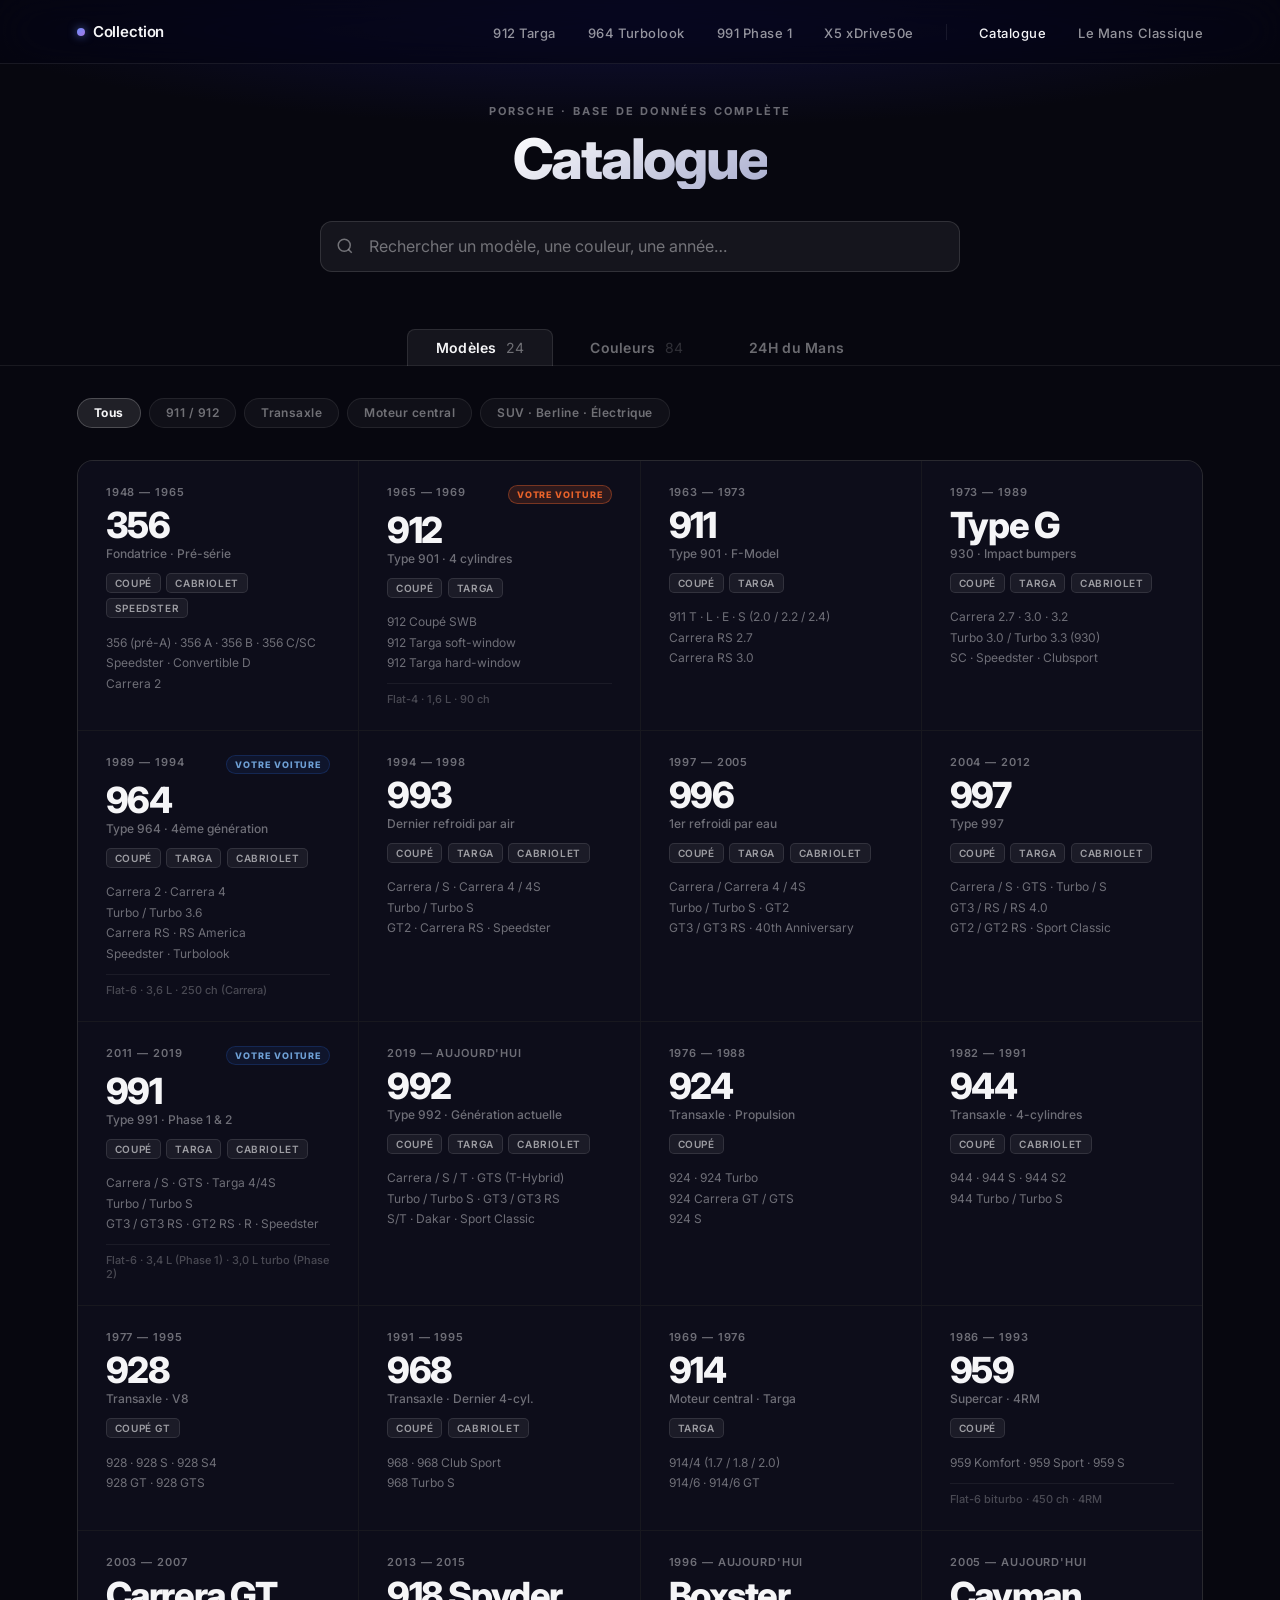
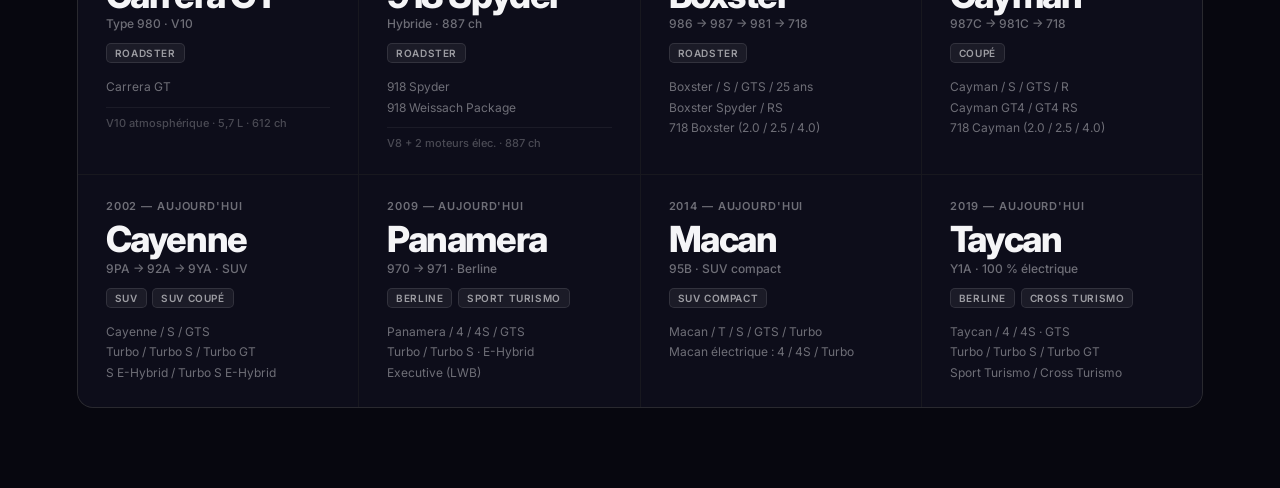
==== catalogue.html @ dcdd69de "Deploy: Collection Auto + Camino 2026 — GitHub Pages Sites statiques via gh-pages : - Collection aut" ====
<!DOCTYPE html>
<html lang="fr">
<head>
  <meta charset="UTF-8">
  <meta name="viewport" content="width=device-width, initial-scale=1.0">
  <title>Catalogue — Garage Privé</title>
  <link rel="preconnect" href="https://fonts.googleapis.com">
  <link rel="preconnect" href="https://fonts.gstatic.com" crossorigin>
  <link href="https://fonts.googleapis.com/css2?family=Inter:wght@300;400;500;600;700;800;900&display=swap" rel="stylesheet">
  <link rel="stylesheet" href="styles/main.css">

  <style>
    /* ─── CATALOGUE PAGE ─── */
    body { background: #07070f; }

    /* NAV override for catalogue link */
    .nav-catalogue-link { color: var(--text-primary) !important; }
    .nav-back {
      display: flex; align-items: center; gap: .4rem;
      font-size: .8125rem; font-weight: 500; color: var(--text-secondary);
      transition: color .2s;
    }
    .nav-back:hover { color: var(--text-primary); }
    .nav-back svg { opacity: .6; }

    /* ─── HERO ─── */
    .cat-hero {
      min-height: 22vh;
      display: flex; flex-direction: column;
      align-items: center; justify-content: center;
      padding: calc(var(--nav-h) + 2.5rem) var(--section-pad-x) 2rem;
      text-align: center;
      background: radial-gradient(ellipse 80% 60% at 50% 0%, #10103a 0%, #07070f 70%);
    }
    .cat-eyebrow {
      font-size: .6875rem; font-weight: 700; letter-spacing: .2em;
      text-transform: uppercase; color: var(--text-muted); margin-bottom: .75rem;
    }
    .cat-title {
      font-size: clamp(2rem, 5vw, 3.5rem); font-weight: 800;
      letter-spacing: -.04em; line-height: 1.05;
      background: linear-gradient(150deg, #fff 0%, rgba(210,215,255,.8) 100%);
      -webkit-background-clip: text; -webkit-text-fill-color: transparent; background-clip: text;
      margin-bottom: 2rem;
    }

    /* ─── SEARCH ─── */
    .search-wrap {
      width: 100%; max-width: 640px; position: relative;
    }
    .search-wrap svg {
      position: absolute; left: 1rem; top: 50%; transform: translateY(-50%);
      color: var(--text-muted); pointer-events: none;
    }
    #search-input {
      width: 100%; padding: .9rem 1rem .9rem 3rem;
      background: rgba(255,255,255,.06); border: 1px solid rgba(255,255,255,.12);
      border-radius: 12px; color: var(--text-primary);
      font-family: var(--font-sans); font-size: 1rem; font-weight: 400;
      outline: none; transition: border-color .2s, background .2s;
    }
    #search-input::placeholder { color: var(--text-muted); }
    #search-input:focus {
      border-color: rgba(255,255,255,.3);
      background: rgba(255,255,255,.09);
    }

    /* ─── TABS ─── */
    .cat-tabs {
      display: flex; justify-content: center; gap: .5rem;
      padding: 1.5rem var(--section-pad-x) 0;
      border-bottom: 1px solid rgba(255,255,255,.07);
    }
    .tab-btn {
      padding: .6rem 1.75rem; border-radius: 8px 8px 0 0;
      font-size: .875rem; font-weight: 600; letter-spacing: .02em;
      color: var(--text-muted); background: transparent;
      border: 1px solid transparent; border-bottom: none;
      cursor: pointer; transition: color .2s, background .2s;
      position: relative; bottom: -1px;
    }
    .tab-btn.active {
      color: var(--text-primary);
      background: rgba(255,255,255,.06);
      border-color: rgba(255,255,255,.1);
    }
    .tab-btn:hover:not(.active) { color: var(--text-secondary); }

    /* ─── SECTION LAYOUT ─── */
    .cat-section {
      max-width: 1360px; margin: 0 auto;
      padding: 2rem var(--section-pad-x) 5rem;
    }
    .cat-section.hidden { display: none; }

    /* ─── FILTER CHIPS ─── */
    .filter-row {
      display: flex; flex-wrap: wrap; gap: .5rem;
      margin-bottom: 2rem;
    }
    .chip {
      padding: .4rem 1rem; border-radius: 100px;
      font-size: .75rem; font-weight: 600; letter-spacing: .04em;
      color: var(--text-muted);
      background: rgba(255,255,255,.04);
      border: 1px solid rgba(255,255,255,.08);
      cursor: pointer; transition: all .2s;
    }
    .chip.active, .chip:hover {
      color: var(--text-primary);
      background: rgba(255,255,255,.1);
      border-color: rgba(255,255,255,.2);
    }
    .chip.active { font-weight: 700; }

    /* ─── RESULT COUNT ─── */
    .result-count {
      font-size: .75rem; font-weight: 500;
      color: var(--text-muted); margin-bottom: 1.25rem;
    }

    /* ════════════════════════════════
       MODELS GRID
       ════════════════════════════════ */
    .models-grid {
      display: grid;
      grid-template-columns: repeat(auto-fill, minmax(280px, 1fr));
      gap: 1px;
      background: rgba(255,255,255,.07);
      border: 1px solid rgba(255,255,255,.07);
      border-radius: 16px;
      overflow: hidden;
    }

    .model-card {
      background: #0d0d1a;
      padding: 1.5rem 1.75rem;
      cursor: default;
      transition: background .2s;
      position: relative;
    }
    .model-card:hover { background: #12121f; }
    .model-card.hidden-card { display: none; }

    .model-card-top {
      display: flex; justify-content: space-between;
      align-items: flex-start; gap: .5rem;
      margin-bottom: .5rem;
    }
    .model-years {
      font-size: .6875rem; font-weight: 600;
      letter-spacing: .08em; color: var(--text-muted);
      text-transform: uppercase;
    }
    .badge-yours {
      display: inline-block;
      font-size: .5625rem; font-weight: 800;
      letter-spacing: .1em; text-transform: uppercase;
      padding: 3px 8px; border-radius: 100px;
      background: rgba(232,98,42,.15);
      border: 1px solid rgba(232,98,42,.4);
      color: #E8622A; flex-shrink: 0;
    }
    .badge-yours.blue {
      background: rgba(26,58,122,.2);
      border-color: rgba(26,58,122,.5);
      color: #6e9fd4;
    }

    .model-name {
      font-size: 2.25rem; font-weight: 800;
      letter-spacing: -.04em; line-height: 1;
      color: var(--text-primary); margin-bottom: .2rem;
    }
    .model-gen {
      font-size: .75rem; font-weight: 500;
      color: var(--text-muted); margin-bottom: .75rem;
    }
    .model-bodies {
      display: flex; flex-wrap: wrap; gap: .35rem;
      margin-bottom: .9rem;
    }
    .body-chip {
      font-size: .625rem; font-weight: 600; letter-spacing: .06em;
      text-transform: uppercase;
      padding: 3px 8px; border-radius: 5px;
      background: rgba(255,255,255,.06);
      border: 1px solid rgba(255,255,255,.1);
      color: var(--text-secondary);
    }
    .model-variants {
      font-size: .75rem; font-weight: 400;
      color: var(--text-muted); line-height: 1.7;
    }
    .model-variants span { display: block; }
    .model-note {
      margin-top: .6rem;
      font-size: .6875rem; font-weight: 500;
      color: rgba(255,255,255,.25);
      border-top: 1px solid rgba(255,255,255,.06);
      padding-top: .5rem;
    }

    /* ════════════════════════════════
       COLORS GRID
       ════════════════════════════════ */
    .colors-grid {
      display: grid;
      grid-template-columns: repeat(auto-fill, minmax(160px, 1fr));
      gap: 1px;
      background: rgba(255,255,255,.07);
      border: 1px solid rgba(255,255,255,.07);
      border-radius: 16px;
      overflow: hidden;
    }

    .color-card {
      background: #0d0d1a;
      padding: 1.25rem 1rem 1rem;
      display: flex; flex-direction: column;
      align-items: center; gap: .75rem;
      cursor: default; transition: background .2s;
    }
    .color-card:hover { background: #12121f; }
    .color-card.hidden-card { display: none; }

    .color-dot {
      width: 72px; height: 72px; border-radius: 50%;
      border: 1px solid rgba(255,255,255,.1);
      flex-shrink: 0; transition: transform .2s var(--ease-spring);
    }
    .color-card:hover .color-dot { transform: scale(1.07); }

    .color-card--yours .color-dot {
      width: 84px; height: 84px;
      box-shadow: 0 0 0 3px rgba(255,255,255,.08);
    }

    .color-info { text-align: center; width: 100%; }
    .color-name {
      font-size: .8125rem; font-weight: 700;
      color: var(--text-primary); line-height: 1.3;
      margin-bottom: .3rem;
    }
    .color-meta {
      font-size: .625rem; font-weight: 600;
      color: var(--text-muted); letter-spacing: .06em;
      text-transform: uppercase;
    }
    .color-badge-yours {
      display: inline-block; margin-top: .35rem;
      font-size: .5rem; font-weight: 800; letter-spacing: .1em;
      text-transform: uppercase; padding: 2px 7px; border-radius: 100px;
    }

    /* ─── LE MANS SECTIONS ─── */
    .lm-intro {
      background: rgba(255,255,255,.03); border: 1px solid rgba(255,255,255,.07);
      border-radius: 16px; padding: 1.75rem 2rem; margin-bottom: 2rem;
      display: flex; align-items: center; gap: 1.5rem;
    }
    .lm-intro-icon {
      font-size: 2.5rem; flex-shrink: 0; line-height: 1;
    }
    .lm-intro p { font-size: .875rem; line-height: 1.7; color: var(--text-secondary); }
    .lm-intro strong { color: var(--text-primary); }

    .lm-era-label {
      font-size: .6875rem; font-weight: 700; letter-spacing: .18em;
      text-transform: uppercase; color: var(--text-muted);
      margin: 2rem 0 .75rem;
      padding-bottom: .5rem; border-bottom: 1px solid rgba(255,255,255,.06);
    }

    .lm-grid {
      display: grid;
      grid-template-columns: repeat(auto-fill, minmax(260px, 1fr));
      gap: 1px;
      background: rgba(255,255,255,.07);
      border: 1px solid rgba(255,255,255,.07);
      border-radius: 16px; overflow: hidden;
      margin-bottom: 2rem;
    }

    .lm-card {
      background: #0d0d1a; padding: 1.25rem 1.5rem;
      transition: background .2s; position: relative;
    }
    .lm-card:hover { background: #12121f; }

    .lm-year {
      font-size: 2rem; font-weight: 800; letter-spacing: -.04em;
      color: var(--text-primary); line-height: 1; margin-bottom: .2rem;
    }
    .lm-car {
      font-size: .8125rem; font-weight: 700; color: rgba(255,255,255,.7);
      margin-bottom: .5rem;
    }
    .lm-drivers {
      font-size: .75rem; color: var(--text-muted); line-height: 1.5;
      margin-bottom: .4rem;
    }
    .lm-note {
      font-size: .6875rem; font-weight: 500;
      color: rgba(255,255,255,.2); margin-top: .4rem;
      border-top: 1px solid rgba(255,255,255,.05); padding-top: .4rem;
    }
    .lm-badge {
      position: absolute; top: 1rem; right: 1rem;
      font-size: .5rem; font-weight: 800; letter-spacing: .1em;
      text-transform: uppercase; padding: 2px 7px; border-radius: 100px;
      background: rgba(232,98,42,.12); border: 1px solid rgba(232,98,42,.3);
      color: #E8622A;
    }

    /* Plateaux Le Mans Classique */
    .plateau-grid {
      display: grid;
      grid-template-columns: repeat(auto-fill, minmax(300px, 1fr));
      gap: 1px;
      background: rgba(255,255,255,.07);
      border: 1px solid rgba(255,255,255,.07);
      border-radius: 16px; overflow: hidden;
      margin-bottom: 2rem;
    }
    .plateau-card {
      background: #0d0d1a; padding: 1.25rem 1.5rem; transition: background .2s;
    }
    .plateau-card:hover { background: #12121f; }
    .plateau-num {
      font-size: .625rem; font-weight: 700; letter-spacing: .12em;
      text-transform: uppercase; color: var(--text-muted); margin-bottom: .3rem;
    }
    .plateau-years {
      font-size: 1.25rem; font-weight: 800; letter-spacing: -.03em;
      color: var(--text-primary); margin-bottom: .4rem;
    }
    .plateau-cars {
      font-size: .75rem; color: var(--text-secondary); line-height: 1.6;
    }
    .plateau-cars .highlight { color: #E8622A; font-weight: 600; }

    /* ─── NO RESULTS ─── */
    .no-results {
      text-align: center; padding: 4rem 2rem;
      color: var(--text-muted); font-size: .9375rem;
      display: none;
    }
    .no-results.visible { display: block; }

    /* ─── RESPONSIVE ─── */
    @media (max-width: 768px) {
      .models-grid { grid-template-columns: 1fr 1fr; }
      .colors-grid { grid-template-columns: repeat(3, 1fr); }
      .model-name { font-size: 1.75rem; }
    }
    @media (max-width: 480px) {
      .models-grid { grid-template-columns: 1fr; }
      .colors-grid { grid-template-columns: repeat(2, 1fr); }
    }
  </style>
</head>
<body>

  <!-- ═══ NAV ═══ -->
  <nav class="nav-glass" id="nav">
    <a href="index.html" class="nav-logo">
      <span class="logo-dot"></span>
      Collection
    </a>
    <ul class="nav-links">
      <li><a href="index.html#porsche-912">912 Targa</a></li>
      <li><a href="index.html#porsche-964">964 Turbolook</a></li>
      <li><a href="index.html#porsche-991">991 Phase 1</a></li>
      <li><a href="index.html#bmw-x5">X5 xDrive50e</a></li>
      <li class="nav-sep" aria-hidden="true"></li>
      <li><a href="catalogue.html" style="color:var(--text-primary)">Catalogue</a></li>
      <li><a href="lemans-classique.html">Le Mans Classique</a></li>
    </ul>
  </nav>

  <!-- ═══ HERO + SEARCH ═══ -->
  <header class="cat-hero">
    <p class="cat-eyebrow">Porsche · Base de données complète</p>
    <h1 class="cat-title">Catalogue</h1>
    <div class="search-wrap">
      <svg width="18" height="18" viewBox="0 0 24 24" fill="none" stroke="currentColor" stroke-width="2">
        <circle cx="11" cy="11" r="8"/><path d="m21 21-4.35-4.35"/>
      </svg>
      <input type="search" id="search-input" placeholder="Rechercher un modèle, une couleur, une année…" autocomplete="off" spellcheck="false">
    </div>
  </header>

  <!-- ═══ TABS ═══ -->
  <div class="cat-tabs">
    <button class="tab-btn active" data-tab="models">
      Modèles <span id="models-count" style="opacity:.4;font-weight:400;margin-left:.3rem"></span>
    </button>
    <button class="tab-btn" data-tab="colors">
      Couleurs <span id="colors-count" style="opacity:.4;font-weight:400;margin-left:.3rem"></span>
    </button>
    <button class="tab-btn" data-tab="lemans24">24H du Mans</button>
  </div>

  <!-- ════════════════════════════════════════
       MODELS TAB
       ════════════════════════════════════════ -->
  <section id="tab-models" class="cat-section">

    <div class="filter-row" id="models-filters">
      <button class="chip active" data-filter="all">Tous</button>
      <button class="chip" data-filter="911">911 / 912</button>
      <button class="chip" data-filter="transaxle">Transaxle</button>
      <button class="chip" data-filter="sport">Moteur central</button>
      <button class="chip" data-filter="suv">SUV · Berline · Électrique</button>
    </div>

    <div class="models-grid" id="models-grid">

      <!-- 356 -->
      <article class="model-card" data-family="911" data-search="356 1948 1965 coupe cabriolet speedster">
        <div class="model-card-top">
          <span class="model-years">1948 — 1965</span>
        </div>
        <h2 class="model-name">356</h2>
        <p class="model-gen">Fondatrice · Pré-série</p>
        <div class="model-bodies">
          <span class="body-chip">Coupé</span>
          <span class="body-chip">Cabriolet</span>
          <span class="body-chip">Speedster</span>
        </div>
        <div class="model-variants">
          <span>356 (pré-A) · 356 A · 356 B · 356 C/SC</span>
          <span>Speedster · Convertible D</span>
          <span>Carrera 2</span>
        </div>
      </article>

      <!-- 912 — VOTRE VOITURE -->
      <article class="model-card" data-family="911" data-search="912 targa 1965 1969 4 cylindres swb soft window">
        <div class="model-card-top">
          <span class="model-years">1965 — 1969</span>
          <span class="badge-yours">Votre voiture</span>
        </div>
        <h2 class="model-name">912</h2>
        <p class="model-gen">Type 901 · 4 cylindres</p>
        <div class="model-bodies">
          <span class="body-chip">Coupé</span>
          <span class="body-chip">Targa</span>
        </div>
        <div class="model-variants">
          <span>912 Coupé SWB</span>
          <span>912 Targa soft-window</span>
          <span>912 Targa hard-window</span>
        </div>
        <p class="model-note">Flat-4 · 1,6 L · 90 ch</p>
      </article>

      <!-- 911 (901) -->
      <article class="model-card" data-family="911" data-search="911 901 1963 1973 carrera rs 2.7 e s t l">
        <div class="model-card-top">
          <span class="model-years">1963 — 1973</span>
        </div>
        <h2 class="model-name">911</h2>
        <p class="model-gen">Type 901 · F-Model</p>
        <div class="model-bodies">
          <span class="body-chip">Coupé</span>
          <span class="body-chip">Targa</span>
        </div>
        <div class="model-variants">
          <span>911 T · L · E · S (2.0 / 2.2 / 2.4)</span>
          <span>Carrera RS 2.7</span>
          <span>Carrera RS 3.0</span>
        </div>
      </article>

      <!-- Type G -->
      <article class="model-card" data-family="911" data-search="type g 930 turbo 1973 1989 carrera 2.7 3.0 sc speedster">
        <div class="model-card-top">
          <span class="model-years">1973 — 1989</span>
        </div>
        <h2 class="model-name">Type G</h2>
        <p class="model-gen">930 · Impact bumpers</p>
        <div class="model-bodies">
          <span class="body-chip">Coupé</span>
          <span class="body-chip">Targa</span>
          <span class="body-chip">Cabriolet</span>
        </div>
        <div class="model-variants">
          <span>Carrera 2.7 · 3.0 · 3.2</span>
          <span>Turbo 3.0 / Turbo 3.3 (930)</span>
          <span>SC · Speedster · Clubsport</span>
        </div>
      </article>

      <!-- 964 — VOTRE VOITURE -->
      <article class="model-card" data-family="911" data-search="964 1989 1994 carrera 2 4 turbo rs cabriolet turbolook">
        <div class="model-card-top">
          <span class="model-years">1989 — 1994</span>
          <span class="badge-yours blue">Votre voiture</span>
        </div>
        <h2 class="model-name">964</h2>
        <p class="model-gen">Type 964 · 4ème génération</p>
        <div class="model-bodies">
          <span class="body-chip">Coupé</span>
          <span class="body-chip">Targa</span>
          <span class="body-chip">Cabriolet</span>
        </div>
        <div class="model-variants">
          <span>Carrera 2 · Carrera 4</span>
          <span>Turbo / Turbo 3.6</span>
          <span>Carrera RS · RS America</span>
          <span>Speedster · Turbolook</span>
        </div>
        <p class="model-note">Flat-6 · 3,6 L · 250 ch (Carrera)</p>
      </article>

      <!-- 993 -->
      <article class="model-card" data-family="911" data-search="993 1994 1998 carrera 4s turbo gt2 dernier air cooled">
        <div class="model-card-top">
          <span class="model-years">1994 — 1998</span>
        </div>
        <h2 class="model-name">993</h2>
        <p class="model-gen">Dernier refroidi par air</p>
        <div class="model-bodies">
          <span class="body-chip">Coupé</span>
          <span class="body-chip">Targa</span>
          <span class="body-chip">Cabriolet</span>
        </div>
        <div class="model-variants">
          <span>Carrera / S · Carrera 4 / 4S</span>
          <span>Turbo / Turbo S</span>
          <span>GT2 · Carrera RS · Speedster</span>
        </div>
      </article>

      <!-- 996 -->
      <article class="model-card" data-family="911" data-search="996 1997 2005 gt3 gt2 turbo water cooled">
        <div class="model-card-top">
          <span class="model-years">1997 — 2005</span>
        </div>
        <h2 class="model-name">996</h2>
        <p class="model-gen">1er refroidi par eau</p>
        <div class="model-bodies">
          <span class="body-chip">Coupé</span>
          <span class="body-chip">Targa</span>
          <span class="body-chip">Cabriolet</span>
        </div>
        <div class="model-variants">
          <span>Carrera / Carrera 4 / 4S</span>
          <span>Turbo / Turbo S · GT2</span>
          <span>GT3 / GT3 RS · 40th Anniversary</span>
        </div>
      </article>

      <!-- 997 -->
      <article class="model-card" data-family="911" data-search="997 2004 2012 gt3 gt2 rs sport classic targa turbo s">
        <div class="model-card-top">
          <span class="model-years">2004 — 2012</span>
        </div>
        <h2 class="model-name">997</h2>
        <p class="model-gen">Type 997</p>
        <div class="model-bodies">
          <span class="body-chip">Coupé</span>
          <span class="body-chip">Targa</span>
          <span class="body-chip">Cabriolet</span>
        </div>
        <div class="model-variants">
          <span>Carrera / S · GTS · Turbo / S</span>
          <span>GT3 / RS / RS 4.0</span>
          <span>GT2 / GT2 RS · Sport Classic</span>
        </div>
      </article>

      <!-- 991 — VOTRE VOITURE -->
      <article class="model-card" data-family="911" data-search="991 2011 2019 carrera gts gt3 gt2 rs 911r speedster targa">
        <div class="model-card-top">
          <span class="model-years">2011 — 2019</span>
          <span class="badge-yours blue">Votre voiture</span>
        </div>
        <h2 class="model-name">991</h2>
        <p class="model-gen">Type 991 · Phase 1 & 2</p>
        <div class="model-bodies">
          <span class="body-chip">Coupé</span>
          <span class="body-chip">Targa</span>
          <span class="body-chip">Cabriolet</span>
        </div>
        <div class="model-variants">
          <span>Carrera / S · GTS · Targa 4/4S</span>
          <span>Turbo / Turbo S</span>
          <span>GT3 / GT3 RS · GT2 RS · R · Speedster</span>
        </div>
        <p class="model-note">Flat-6 · 3,4 L (Phase 1) · 3,0 L turbo (Phase 2)</p>
      </article>

      <!-- 992 -->
      <article class="model-card" data-family="911" data-search="992 2019 carrera gts targa turbo gt3 dakar sport classic t-hybrid">
        <div class="model-card-top">
          <span class="model-years">2019 — aujourd'hui</span>
        </div>
        <h2 class="model-name">992</h2>
        <p class="model-gen">Type 992 · Génération actuelle</p>
        <div class="model-bodies">
          <span class="body-chip">Coupé</span>
          <span class="body-chip">Targa</span>
          <span class="body-chip">Cabriolet</span>
        </div>
        <div class="model-variants">
          <span>Carrera / S / T · GTS (T-Hybrid)</span>
          <span>Turbo / Turbo S · GT3 / GT3 RS</span>
          <span>S/T · Dakar · Sport Classic</span>
        </div>
      </article>

      <!-- 924 -->
      <article class="model-card" data-family="transaxle" data-search="924 1976 1988 transaxle turbo carrera gt gts">
        <div class="model-card-top">
          <span class="model-years">1976 — 1988</span>
        </div>
        <h2 class="model-name">924</h2>
        <p class="model-gen">Transaxle · Propulsion</p>
        <div class="model-bodies">
          <span class="body-chip">Coupé</span>
        </div>
        <div class="model-variants">
          <span>924 · 924 Turbo</span>
          <span>924 Carrera GT / GTS</span>
          <span>924 S</span>
        </div>
      </article>

      <!-- 944 -->
      <article class="model-card" data-family="transaxle" data-search="944 1982 1991 transaxle turbo s2 cabriolet">
        <div class="model-card-top">
          <span class="model-years">1982 — 1991</span>
        </div>
        <h2 class="model-name">944</h2>
        <p class="model-gen">Transaxle · 4-cylindres</p>
        <div class="model-bodies">
          <span class="body-chip">Coupé</span>
          <span class="body-chip">Cabriolet</span>
        </div>
        <div class="model-variants">
          <span>944 · 944 S · 944 S2</span>
          <span>944 Turbo / Turbo S</span>
        </div>
      </article>

      <!-- 928 -->
      <article class="model-card" data-family="transaxle" data-search="928 1977 1995 v8 gt gts s4">
        <div class="model-card-top">
          <span class="model-years">1977 — 1995</span>
        </div>
        <h2 class="model-name">928</h2>
        <p class="model-gen">Transaxle · V8</p>
        <div class="model-bodies">
          <span class="body-chip">Coupé GT</span>
        </div>
        <div class="model-variants">
          <span>928 · 928 S · 928 S4</span>
          <span>928 GT · 928 GTS</span>
        </div>
      </article>

      <!-- 968 -->
      <article class="model-card" data-family="transaxle" data-search="968 1991 1995 club sport turbo s cabriolet">
        <div class="model-card-top">
          <span class="model-years">1991 — 1995</span>
        </div>
        <h2 class="model-name">968</h2>
        <p class="model-gen">Transaxle · Dernier 4-cyl.</p>
        <div class="model-bodies">
          <span class="body-chip">Coupé</span>
          <span class="body-chip">Cabriolet</span>
        </div>
        <div class="model-variants">
          <span>968 · 968 Club Sport</span>
          <span>968 Turbo S</span>
        </div>
      </article>

      <!-- 914 -->
      <article class="model-card" data-family="sport" data-search="914 1969 1976 targa moteur central 4 6 cylindres gt">
        <div class="model-card-top">
          <span class="model-years">1969 — 1976</span>
        </div>
        <h2 class="model-name">914</h2>
        <p class="model-gen">Moteur central · Targa</p>
        <div class="model-bodies">
          <span class="body-chip">Targa</span>
        </div>
        <div class="model-variants">
          <span>914/4 (1.7 / 1.8 / 2.0)</span>
          <span>914/6 · 914/6 GT</span>
        </div>
      </article>

      <!-- 959 -->
      <article class="model-card" data-family="sport" data-search="959 1986 1993 supercar 4x4 komfort sport awd">
        <div class="model-card-top">
          <span class="model-years">1986 — 1993</span>
        </div>
        <h2 class="model-name">959</h2>
        <p class="model-gen">Supercar · 4RM</p>
        <div class="model-bodies">
          <span class="body-chip">Coupé</span>
        </div>
        <div class="model-variants">
          <span>959 Komfort · 959 Sport · 959 S</span>
        </div>
        <p class="model-note">Flat-6 biturbo · 450 ch · 4RM</p>
      </article>

      <!-- Carrera GT -->
      <article class="model-card" data-family="sport" data-search="carrera gt 980 2003 2007 v10 roadster">
        <div class="model-card-top">
          <span class="model-years">2003 — 2007</span>
        </div>
        <h2 class="model-name">Carrera GT</h2>
        <p class="model-gen">Type 980 · V10</p>
        <div class="model-bodies">
          <span class="body-chip">Roadster</span>
        </div>
        <div class="model-variants">
          <span>Carrera GT</span>
        </div>
        <p class="model-note">V10 atmosphérique · 5,7 L · 612 ch</p>
      </article>

      <!-- 918 -->
      <article class="model-card" data-family="sport" data-search="918 spyder 2013 2015 hybride v8 weissach">
        <div class="model-card-top">
          <span class="model-years">2013 — 2015</span>
        </div>
        <h2 class="model-name">918 Spyder</h2>
        <p class="model-gen">Hybride · 887 ch</p>
        <div class="model-bodies">
          <span class="body-chip">Roadster</span>
        </div>
        <div class="model-variants">
          <span>918 Spyder</span>
          <span>918 Weissach Package</span>
        </div>
        <p class="model-note">V8 + 2 moteurs élec. · 887 ch</p>
      </article>

      <!-- Boxster / 718 -->
      <article class="model-card" data-family="sport" data-search="boxster 718 986 987 981 982 1996 roadster spyder gts">
        <div class="model-card-top">
          <span class="model-years">1996 — aujourd'hui</span>
        </div>
        <h2 class="model-name">Boxster</h2>
        <p class="model-gen">986 → 987 → 981 → 718</p>
        <div class="model-bodies">
          <span class="body-chip">Roadster</span>
        </div>
        <div class="model-variants">
          <span>Boxster / S / GTS / 25 ans</span>
          <span>Boxster Spyder / RS</span>
          <span>718 Boxster (2.0 / 2.5 / 4.0)</span>
        </div>
      </article>

      <!-- Cayman / 718 -->
      <article class="model-card" data-family="sport" data-search="cayman 987c 981c 718 2005 coupe gt4 gt4rs">
        <div class="model-card-top">
          <span class="model-years">2005 — aujourd'hui</span>
        </div>
        <h2 class="model-name">Cayman</h2>
        <p class="model-gen">987C → 981C → 718</p>
        <div class="model-bodies">
          <span class="body-chip">Coupé</span>
        </div>
        <div class="model-variants">
          <span>Cayman / S / GTS / R</span>
          <span>Cayman GT4 / GT4 RS</span>
          <span>718 Cayman (2.0 / 2.5 / 4.0)</span>
        </div>
      </article>

      <!-- Cayenne -->
      <article class="model-card" data-family="suv" data-search="cayenne 9pa 92a 9ya 2002 suv turbo hybrid diesel">
        <div class="model-card-top">
          <span class="model-years">2002 — aujourd'hui</span>
        </div>
        <h2 class="model-name">Cayenne</h2>
        <p class="model-gen">9PA → 92A → 9YA · SUV</p>
        <div class="model-bodies">
          <span class="body-chip">SUV</span>
          <span class="body-chip">SUV Coupé</span>
        </div>
        <div class="model-variants">
          <span>Cayenne / S / GTS</span>
          <span>Turbo / Turbo S / Turbo GT</span>
          <span>S E-Hybrid / Turbo S E-Hybrid</span>
        </div>
      </article>

      <!-- Panamera -->
      <article class="model-card" data-family="suv" data-search="panamera 970 971 2009 berline sport turismo executive">
        <div class="model-card-top">
          <span class="model-years">2009 — aujourd'hui</span>
        </div>
        <h2 class="model-name">Panamera</h2>
        <p class="model-gen">970 → 971 · Berline</p>
        <div class="model-bodies">
          <span class="body-chip">Berline</span>
          <span class="body-chip">Sport Turismo</span>
        </div>
        <div class="model-variants">
          <span>Panamera / 4 / 4S / GTS</span>
          <span>Turbo / Turbo S · E-Hybrid</span>
          <span>Executive (LWB)</span>
        </div>
      </article>

      <!-- Macan -->
      <article class="model-card" data-family="suv" data-search="macan 95b 2014 suv compact electrique ev">
        <div class="model-card-top">
          <span class="model-years">2014 — aujourd'hui</span>
        </div>
        <h2 class="model-name">Macan</h2>
        <p class="model-gen">95B · SUV compact</p>
        <div class="model-bodies">
          <span class="body-chip">SUV compact</span>
        </div>
        <div class="model-variants">
          <span>Macan / T / S / GTS / Turbo</span>
          <span>Macan électrique : 4 / 4S / Turbo</span>
        </div>
      </article>

      <!-- Taycan -->
      <article class="model-card" data-family="suv" data-search="taycan y1a 2019 electrique berline ev turbo gts">
        <div class="model-card-top">
          <span class="model-years">2019 — aujourd'hui</span>
        </div>
        <h2 class="model-name">Taycan</h2>
        <p class="model-gen">Y1A · 100 % électrique</p>
        <div class="model-bodies">
          <span class="body-chip">Berline</span>
          <span class="body-chip">Cross Turismo</span>
        </div>
        <div class="model-variants">
          <span>Taycan / 4 / 4S · GTS</span>
          <span>Turbo / Turbo S / Turbo GT</span>
          <span>Sport Turismo / Cross Turismo</span>
        </div>
      </article>

    </div>
    <p class="no-results" id="models-no-results">Aucun modèle trouvé pour cette recherche.</p>
  </section>


  <!-- ════════════════════════════════════════
       COLORS TAB
       ════════════════════════════════════════ -->
  <section id="tab-colors" class="cat-section hidden">

    <div class="filter-row" id="colors-filters">
      <button class="chip active" data-filter="all">Toutes</button>
      <button class="chip" data-filter="serie">Série</button>
      <button class="chip" data-filter="historique">Historiques</button>
      <button class="chip" data-filter="pts">Paint to Sample</button>
    </div>

    <div class="colors-grid" id="colors-grid">

      <!-- VOS TEINTES -->
      <div class="color-card color-card--yours" data-type="historique" data-search="orange signal historique annees 70 912"><div class="color-dot" style="background:#E8622A;box-shadow:0 0 24px rgba(232,98,42,.4)"></div><div class="color-info"><p class="color-name">Orange Signal</p><p class="color-meta">Historique · Années 70</p><span class="color-badge-yours" style="background:rgba(232,98,42,.15);border:1px solid rgba(232,98,42,.4);color:#E8622A">Votre 912</span></div></div>
      <div class="color-card color-card--yours" data-type="serie" data-search="bleu nuit metallise serie 964 991"><div class="color-dot" style="background:#0D1B3E;box-shadow:0 0 24px rgba(26,58,122,.45)"></div><div class="color-info"><p class="color-name">Bleu Nuit métallisé</p><p class="color-meta">Métallisé · Série</p><span class="color-badge-yours" style="background:rgba(26,58,122,.2);border:1px solid rgba(26,58,122,.5);color:#6e9fd4">Votre 964 · 991</span></div></div>

      <!-- SERIE SOLIDES -->
      <div class="color-card" data-type="serie" data-search="noir solide serie catalogue actuel"><div class="color-dot" style="background:#1c1c1e"></div><div class="color-info"><p class="color-name">Noir</p><p class="color-meta">Solide · Série</p></div></div>
      <div class="color-card" data-type="serie" data-search="blanc solide serie catalogue actuel"><div class="color-dot" style="background:#f0efe8;border-color:rgba(255,255,255,.25)"></div><div class="color-info"><p class="color-name">Blanc</p><p class="color-meta">Solide · Série</p></div></div>
      <div class="color-card" data-type="serie" data-search="rouge indien guards red solide emblematique 1970"><div class="color-dot" style="background:#BC2229"></div><div class="color-info"><p class="color-name">Rouge Indien (Guards Red)</p><p class="color-meta">Solide · Emblématique</p></div></div>
      <div class="color-card" data-type="serie" data-search="jaune racing yellow solide serie catalogue actuel"><div class="color-dot" style="background:#ECC400"></div><div class="color-info"><p class="color-name">Jaune Racing (Racing Yellow)</p><p class="color-meta">Solide · Série</p></div></div>

      <!-- SERIE METALLISEES -->
      <div class="color-card" data-type="serie" data-search="noir intense metallise serie catalogue actuel"><div class="color-dot" style="background:#242428"></div><div class="color-info"><p class="color-name">Noir Intense métallisé</p><p class="color-meta">Métallisé · Série</p></div></div>
      <div class="color-card" data-type="serie" data-search="gris quartz metallise serie catalogue actuel"><div class="color-dot" style="background:#8e8e96"></div><div class="color-info"><p class="color-name">Gris Quartz métallisé</p><p class="color-meta">Métallisé · Série</p></div></div>
      <div class="color-card" data-type="serie" data-search="gris aventurine metallise serie catalogue actuel"><div class="color-dot" style="background:#7a7c80"></div><div class="color-info"><p class="color-name">Gris Aventurine métallisé</p><p class="color-meta">Métallisé · Série</p></div></div>
      <div class="color-card" data-type="serie" data-search="argent gt metallise silver serie catalogue actuel"><div class="color-dot" style="background:#c0c0ca"></div><div class="color-info"><p class="color-name">Argent GT métallisé</p><p class="color-meta">Métallisé · Série</p></div></div>
      <div class="color-card" data-type="serie" data-search="gris dolomite metallise serie catalogue actuel"><div class="color-dot" style="background:#b0b0b8"></div><div class="color-info"><p class="color-name">Gris Dolomite métallisé</p><p class="color-meta">Métallisé · Série</p></div></div>
      <div class="color-card" data-type="serie" data-search="bleu gentiane metallise serie catalogue actuel"><div class="color-dot" style="background:#1a4a9e"></div><div class="color-info"><p class="color-name">Bleu Gentiane métallisé</p><p class="color-meta">Métallisé · Série</p></div></div>
      <div class="color-card" data-type="serie" data-search="vert oak metallise neo serie catalogue actuel green"><div class="color-dot" style="background:#5a6b3a"></div><div class="color-info"><p class="color-name">Vert Oak métallisé néo</p><p class="color-meta">Métallisé · Série</p></div></div>
      <div class="color-card" data-type="serie" data-search="brun truffe metallise serie catalogue actuel brown"><div class="color-dot" style="background:#6b4a30"></div><div class="color-info"><p class="color-name">Brun Truffe métallisé</p><p class="color-meta">Métallisé · Série</p></div></div>
      <div class="color-card" data-type="serie" data-search="blanc carrara metallise serie catalogue actuel"><div class="color-dot" style="background:#e8e5de;border-color:rgba(255,255,255,.2)"></div><div class="color-info"><p class="color-name">Blanc Carrara métallisé</p><p class="color-meta">Métallisé · Série</p></div></div>

      <!-- SERIE SPECIALES -->
      <div class="color-card" data-type="serie" data-search="shark blue bleu requin speciale serie catalogue"><div class="color-dot" style="background:#1a5a8a"></div><div class="color-info"><p class="color-name">Bleu Requin (Shark Blue)</p><p class="color-meta">Spéciale · Série</p></div></div>
      <div class="color-card" data-type="serie" data-search="python green vert python speciale serie catalogue"><div class="color-dot" style="background:#6ab040"></div><div class="color-info"><p class="color-name">Vert Python (Python Green)</p><p class="color-meta">Spéciale · Série</p></div></div>
      <div class="color-card" data-type="serie" data-search="lizard green jaune lezard speciale serie catalogue"><div class="color-dot" style="background:#c4d600"></div><div class="color-info"><p class="color-name">Jaune Lézard (Lizard Green)</p><p class="color-meta">Spéciale · Série</p></div></div>
      <div class="color-card" data-type="serie" data-search="bleu glacier metallise speciale serie catalogue actuel"><div class="color-dot" style="background:#4a9fc8"></div><div class="color-info"><p class="color-name">Bleu Glacier métallisé</p><p class="color-meta">Spéciale · Série</p></div></div>
      <div class="color-card" data-type="serie" data-search="bleu gulf blue speciale serie heritage gt"><div class="color-dot" style="background:#3E9FCC"></div><div class="color-info"><p class="color-name">Bleu Gulf</p><p class="color-meta">Spéciale · Heritage / GT</p></div></div>
      <div class="color-card" data-type="serie" data-search="rouge carmin carmine red speciale serie catalogue"><div class="color-dot" style="background:#c41e3a"></div><div class="color-info"><p class="color-name">Rouge Carmin (Carmine Red)</p><p class="color-meta">Spéciale · Série</p></div></div>
      <div class="color-card" data-type="serie" data-search="crayon gris clair light grey speciale serie"><div class="color-dot" style="background:#d0cfcc;border-color:rgba(255,255,255,.15)"></div><div class="color-info"><p class="color-name">Crayon (Crayon gris clair)</p><p class="color-meta">Spéciale · Série</p></div></div>
      <div class="color-card" data-type="serie" data-search="blanc chalk craie speciale serie catalogue actuel"><div class="color-dot" style="background:#bab8b2;border-color:rgba(255,255,255,.15)"></div><div class="color-info"><p class="color-name">Blanc Chalk (Craie)</p><p class="color-meta">Spéciale · Série</p></div></div>
      <div class="color-card" data-type="serie" data-search="vert aventurine neo speciale serie catalogue actuel"><div class="color-dot" style="background:#7d9a52"></div><div class="color-info"><p class="color-name">Vert Aventurine néo</p><p class="color-meta">Spéciale · Série</p></div></div>

      <!-- HISTORIQUES -->
      <div class="color-card" data-type="historique" data-search="bleu mexique mexico blue historique annees 60 70"><div class="color-dot" style="background:#1e5fa8"></div><div class="color-info"><p class="color-name">Bleu Mexique (Mexico Blue)</p><p class="color-meta">Historique · Années 60–70</p></div></div>
      <div class="color-card" data-type="historique" data-search="blood orange sang historique annees 70"><div class="color-dot" style="background:#c94824"></div><div class="color-info"><p class="color-name">Orange Sang (Blood Orange)</p><p class="color-meta">Historique · Années 70</p></div></div>
      <div class="color-card" data-type="historique" data-search="vert olive olive historique annees 70"><div class="color-dot" style="background:#6a6b3a"></div><div class="color-info"><p class="color-name">Vert Olive (Olive)</p><p class="color-meta">Historique · Années 70</p></div></div>
      <div class="color-card" data-type="historique" data-search="irish green vert irlandais historique annees 60 70"><div class="color-dot" style="background:#3c7240"></div><div class="color-info"><p class="color-name">Vert Irlandais (Irish Green)</p><p class="color-meta">Historique · Années 60–70</p></div></div>
      <div class="color-card" data-type="historique" data-search="viper green vert viper historique annees 70"><div class="color-dot" style="background:#89b33a"></div><div class="color-info"><p class="color-name">Vert Viper (Viper Green)</p><p class="color-meta">Historique · Années 70</p></div></div>
      <div class="color-card" data-type="historique" data-search="lemon yellow jaune citron historique annees 70"><div class="color-dot" style="background:#f5e800"></div><div class="color-info"><p class="color-name">Jaune Citron (Lemon Yellow)</p><p class="color-meta">Historique · Années 70</p></div></div>
      <div class="color-card" data-type="historique" data-search="brun sepia sepia brown historique annees 70"><div class="color-dot" style="background:#7a5040"></div><div class="color-info"><p class="color-name">Brun Sépia (Sepia Brown)</p><p class="color-meta">Historique · Années 70</p></div></div>
      <div class="color-card" data-type="historique" data-search="bleu albert albert blue historique annees 70"><div class="color-dot" style="background:#4567a8"></div><div class="color-info"><p class="color-name">Bleu Albert (Albert Blue)</p><p class="color-meta">Historique · Années 70</p></div></div>
      <div class="color-card" data-type="historique" data-search="bleu minerve minerva blue historique annees 70"><div class="color-dot" style="background:#2a4f9a"></div><div class="color-info"><p class="color-name">Bleu Minerve (Minerva Blue)</p><p class="color-meta">Historique · Années 70</p></div></div>
      <div class="color-card" data-type="historique" data-search="rouge indischrot historique annees 70 80"><div class="color-dot" style="background:#8b1a1a"></div><div class="color-info"><p class="color-name">Rouge Indischrot</p><p class="color-meta">Historique · Années 70–80</p></div></div>
      <div class="color-card" data-type="historique" data-search="beige pierre stone grey historique annees 70"><div class="color-dot" style="background:#a89880;border-color:rgba(255,255,255,.12)"></div><div class="color-info"><p class="color-name">Beige Pierre (Stone Grey)</p><p class="color-meta">Historique · Années 70</p></div></div>
      <div class="color-card" data-type="historique" data-search="argent metallise silver historique annees 70 80"><div class="color-dot" style="background:#c8c8c0;border-color:rgba(255,255,255,.18)"></div><div class="color-info"><p class="color-name">Argent Métallisé (Silver)</p><p class="color-meta">Historique · Années 70–80</p></div></div>
      <div class="color-card" data-type="historique" data-search="bleu petrole petrol blue historique annees 80 90"><div class="color-dot" style="background:#2b5e7a"></div><div class="color-info"><p class="color-name">Bleu Pétrole (Petrol Blue)</p><p class="color-meta">Historique · Années 80–90</p></div></div>
      <div class="color-card" data-type="historique" data-search="violet amethyste amethyst historique annees 90"><div class="color-dot" style="background:#8f5eaf"></div><div class="color-info"><p class="color-name">Violet Améthyste (Amethyst)</p><p class="color-meta">Historique · Années 90</p></div></div>
      <div class="color-card" data-type="historique" data-search="vert wimbledon wimbledon green historique annees 90"><div class="color-dot" style="background:#4a7c4e"></div><div class="color-info"><p class="color-name">Vert Wimbledon</p><p class="color-meta">Historique · Années 90</p></div></div>
      <div class="color-card" data-type="historique" data-search="bleu riviera riviera blue historique annees 90"><div class="color-dot" style="background:#4b86c1"></div><div class="color-info"><p class="color-name">Bleu Riviera</p><p class="color-meta">Historique · Années 90</p></div></div>
      <div class="color-card" data-type="historique" data-search="speed yellow jaune speed historique annees 90 2000"><div class="color-dot" style="background:#eec900"></div><div class="color-info"><p class="color-name">Speed Yellow</p><p class="color-meta">Historique · Années 90–2000</p></div></div>
      <div class="color-card" data-type="historique" data-search="cobalt blue bleu cobalt historique annees 90 2000"><div class="color-dot" style="background:#0047ab"></div><div class="color-info"><p class="color-name">Bleu Cobalt (Cobalt Blue)</p><p class="color-meta">Historique · Années 90–2000</p></div></div>
      <div class="color-card" data-type="historique" data-search="rubystar rubystone red vert rouge historique 964 rs"><div class="color-dot" style="background:#8b2040"></div><div class="color-info"><p class="color-name">Vert Rubystar / Rubystone Red</p><p class="color-meta">Historique · 964 RS</p></div></div>
      <div class="color-card" data-type="historique" data-search="maritime blue bleu maritime historique annees 90"><div class="color-dot" style="background:#1e3a6a"></div><div class="color-info"><p class="color-name">Maritime Blue</p><p class="color-meta">Historique · Années 90</p></div></div>

      <!-- PAINT TO SAMPLE -->
      <div class="color-card" data-type="pts" data-search="riviera blue pts paint to sample tres demande"><div class="color-dot" style="background:#4b86c1"></div><div class="color-info"><p class="color-name">Riviera Blue</p><p class="color-meta">PTS · Très demandé</p></div></div>
      <div class="color-card" data-type="pts" data-search="voodoo blue pts paint to sample"><div class="color-dot" style="background:#1b2f7a"></div><div class="color-info"><p class="color-name">Voodoo Blue</p><p class="color-meta">Paint to Sample</p></div></div>
      <div class="color-card" data-type="pts" data-search="mexico blue bleu mexique pts paint to sample"><div class="color-dot" style="background:#1e5fa8"></div><div class="color-info"><p class="color-name">Mexico Blue</p><p class="color-meta">Paint to Sample</p></div></div>
      <div class="color-card" data-type="pts" data-search="maritime blue pts paint to sample"><div class="color-dot" style="background:#1e3a6a"></div><div class="color-info"><p class="color-name">Maritime Blue</p><p class="color-meta">Paint to Sample</p></div></div>
      <div class="color-card" data-type="pts" data-search="gulf blue bleu gulf pts paint to sample"><div class="color-dot" style="background:#3E9FCC"></div><div class="color-info"><p class="color-name">Gulf Blue</p><p class="color-meta">Paint to Sample</p></div></div>
      <div class="color-card" data-type="pts" data-search="azzurro pearl pts paint to sample bleu clair"><div class="color-dot" style="background:#a8d4e8;border-color:rgba(255,255,255,.18)"></div><div class="color-info"><p class="color-name">Azzurro Pearl</p><p class="color-meta">Paint to Sample</p></div></div>
      <div class="color-card" data-type="pts" data-search="glacier blue bleu glacier pts paint to sample"><div class="color-dot" style="background:#4a9fc8"></div><div class="color-info"><p class="color-name">Glacier Blue</p><p class="color-meta">Paint to Sample</p></div></div>
      <div class="color-card" data-type="pts" data-search="cobalt blue bleu cobalt pts paint to sample"><div class="color-dot" style="background:#0047ab"></div><div class="color-info"><p class="color-name">Cobalt Blue</p><p class="color-meta">Paint to Sample</p></div></div>
      <div class="color-card" data-type="pts" data-search="aetna blue pts paint to sample"><div class="color-dot" style="background:#3a6a9e"></div><div class="color-info"><p class="color-name">Aetna Blue</p><p class="color-meta">Paint to Sample</p></div></div>
      <div class="color-card" data-type="pts" data-search="pastel blue bleu pastel pts paint to sample"><div class="color-dot" style="background:#7ab0d4"></div><div class="color-info"><p class="color-name">Pastel Blue</p><p class="color-meta">Paint to Sample</p></div></div>
      <div class="color-card" data-type="pts" data-search="signal green vert signal pts paint to sample"><div class="color-dot" style="background:#52a840"></div><div class="color-info"><p class="color-name">Signal Green</p><p class="color-meta">Paint to Sample</p></div></div>
      <div class="color-card" data-type="pts" data-search="oak green metallic vert oak pts paint to sample"><div class="color-dot" style="background:#5a7034"></div><div class="color-info"><p class="color-name">Oak Green Metallic</p><p class="color-meta">Paint to Sample</p></div></div>
      <div class="color-card" data-type="pts" data-search="brewster green vert brewster pts paint to sample"><div class="color-dot" style="background:#2a5a36"></div><div class="color-info"><p class="color-name">Brewster Green</p><p class="color-meta">Paint to Sample</p></div></div>
      <div class="color-card" data-type="pts" data-search="olive green vert olive pts paint to sample"><div class="color-dot" style="background:#6a6b3a"></div><div class="color-info"><p class="color-name">Olive Green</p><p class="color-meta">Paint to Sample</p></div></div>
      <div class="color-card" data-type="pts" data-search="viper green vert viper pts paint to sample"><div class="color-dot" style="background:#89b33a"></div><div class="color-info"><p class="color-name">Viper Green</p><p class="color-meta">Paint to Sample</p></div></div>
      <div class="color-card" data-type="pts" data-search="light green vert clair pts paint to sample"><div class="color-dot" style="background:#8ec86a"></div><div class="color-info"><p class="color-name">Light Green</p><p class="color-meta">Paint to Sample</p></div></div>
      <div class="color-card" data-type="pts" data-search="birch green vert bouleau pts paint to sample"><div class="color-dot" style="background:#6a8a5a"></div><div class="color-info"><p class="color-name">Birch Green</p><p class="color-meta">Paint to Sample</p></div></div>
      <div class="color-card" data-type="pts" data-search="signal yellow jaune signal pts paint to sample"><div class="color-dot" style="background:#f5d020"></div><div class="color-info"><p class="color-name">Signal Yellow</p><p class="color-meta">Paint to Sample</p></div></div>
      <div class="color-card" data-type="pts" data-search="speed yellow jaune speed pts paint to sample"><div class="color-dot" style="background:#eec900"></div><div class="color-info"><p class="color-name">Speed Yellow</p><p class="color-meta">Paint to Sample</p></div></div>
      <div class="color-card" data-type="pts" data-search="acid green vert acide pts paint to sample"><div class="color-dot" style="background:#b0c820"></div><div class="color-info"><p class="color-name">Acid Green</p><p class="color-meta">Paint to Sample</p></div></div>
      <div class="color-card" data-type="pts" data-search="signal orange pts paint to sample"><div class="color-dot" style="background:#E8622A"></div><div class="color-info"><p class="color-name">Signal Orange</p><p class="color-meta">Paint to Sample</p></div></div>
      <div class="color-card" data-type="pts" data-search="blood orange sang pts paint to sample"><div class="color-dot" style="background:#c94824"></div><div class="color-info"><p class="color-name">Blood Orange</p><p class="color-meta">Paint to Sample</p></div></div>
      <div class="color-card" data-type="pts" data-search="gold bronze metallic or pts paint to sample"><div class="color-dot" style="background:#c8a040"></div><div class="color-info"><p class="color-name">Gold Bronze Metallic</p><p class="color-meta">Paint to Sample</p></div></div>
      <div class="color-card" data-type="pts" data-search="rubystone red rouge pts paint to sample"><div class="color-dot" style="background:#8b2040"></div><div class="color-info"><p class="color-name">Rubystone Red</p><p class="color-meta">Paint to Sample</p></div></div>
      <div class="color-card" data-type="pts" data-search="india red rouge indien pts paint to sample"><div class="color-dot" style="background:#c4362a"></div><div class="color-info"><p class="color-name">India Red</p><p class="color-meta">Paint to Sample</p></div></div>
      <div class="color-card" data-type="pts" data-search="cardinal red rouge cardinal pts paint to sample"><div class="color-dot" style="background:#9b1f2e"></div><div class="color-info"><p class="color-name">Cardinal Red</p><p class="color-meta">Paint to Sample</p></div></div>
      <div class="color-card" data-type="pts" data-search="salmon metallic saumon pts paint to sample"><div class="color-dot" style="background:#d4926e"></div><div class="color-info"><p class="color-name">Salmon Metallic</p><p class="color-meta">Paint to Sample</p></div></div>
      <div class="color-card" data-type="pts" data-search="rubystar rouge pts paint to sample"><div class="color-dot" style="background:#9b2a48"></div><div class="color-info"><p class="color-name">Rubystar</p><p class="color-meta">Paint to Sample</p></div></div>
      <div class="color-card" data-type="pts" data-search="pink rose pts paint to sample"><div class="color-dot" style="background:#e8a8b8"></div><div class="color-info"><p class="color-name">Pink (Rosé)</p><p class="color-meta">Paint to Sample</p></div></div>
      <div class="color-card" data-type="pts" data-search="amethyst metallic violet amethyste pts paint to sample"><div class="color-dot" style="background:#8f5eaf"></div><div class="color-info"><p class="color-name">Amethyst Metallic</p><p class="color-meta">Paint to Sample</p></div></div>
      <div class="color-card" data-type="pts" data-search="cassis red metallic rouge cassis pts paint to sample"><div class="color-dot" style="background:#7a1a3a"></div><div class="color-info"><p class="color-name">Cassis Red Metallic</p><p class="color-meta">Paint to Sample</p></div></div>
      <div class="color-card" data-type="pts" data-search="espresso metallic brun marron pts paint to sample"><div class="color-dot" style="background:#3d2b1f"></div><div class="color-info"><p class="color-name">Espresso Metallic</p><p class="color-meta">Paint to Sample</p></div></div>
      <div class="color-card" data-type="pts" data-search="sepia brown brun sepia pts paint to sample"><div class="color-dot" style="background:#7a5040"></div><div class="color-info"><p class="color-name">Sepia Brown</p><p class="color-meta">Paint to Sample</p></div></div>
      <div class="color-card" data-type="pts" data-search="cognac metallic cognac brun pts paint to sample"><div class="color-dot" style="background:#8b7355"></div><div class="color-info"><p class="color-name">Cognac Metallic</p><p class="color-meta">Paint to Sample</p></div></div>
      <div class="color-card" data-type="pts" data-search="slate grey gris ardoise pts paint to sample"><div class="color-dot" style="background:#6a6a72"></div><div class="color-info"><p class="color-name">Slate Grey</p><p class="color-meta">Paint to Sample</p></div></div>
      <div class="color-card" data-type="pts" data-search="fashion grey gris fashion pts paint to sample"><div class="color-dot" style="background:#9a9a9e"></div><div class="color-info"><p class="color-name">Fashion Grey</p><p class="color-meta">Paint to Sample</p></div></div>
      <div class="color-card" data-type="pts" data-search="nardo grey gris nardo pts paint to sample"><div class="color-dot" style="background:#7f7f7f"></div><div class="color-info"><p class="color-name">Nardo Grey</p><p class="color-meta">Paint to Sample</p></div></div>
      <div class="color-card" data-type="pts" data-search="chalk gris clair pts paint to sample"><div class="color-dot" style="background:#bab8b2;border-color:rgba(255,255,255,.15)"></div><div class="color-info"><p class="color-name">Chalk</p><p class="color-meta">Paint to Sample</p></div></div>
      <div class="color-card" data-type="pts" data-search="ivory ivoire creme pts paint to sample"><div class="color-dot" style="background:#f0ead6;border-color:rgba(255,255,255,.18)"></div><div class="color-info"><p class="color-name">Ivory</p><p class="color-meta">Paint to Sample</p></div></div>
      <div class="color-card" data-type="pts" data-search="light ivory ivoire clair pts paint to sample"><div class="color-dot" style="background:#f5f0e0;border-color:rgba(255,255,255,.18)"></div><div class="color-info"><p class="color-name">Light Ivory</p><p class="color-meta">Paint to Sample</p></div></div>

    </div>
    <p class="no-results" id="colors-no-results">Aucune couleur trouvée pour cette recherche.</p>
  </section>


  <!-- ════════════════════════════════════════
       24H DU MANS TAB
       ════════════════════════════════════════ -->
  <section id="tab-lemans24" class="cat-section hidden">

    <div class="lm-intro">
      <div class="lm-intro-icon">🏁</div>
      <p><strong>Porsche au Mans — 19 victoires absolues.</strong> Aucun constructeur n'a dominé les 24 Heures du Mans avec autant de constance. De la 917K en 1970 à la 919 Hybrid en 2017, chaque décennie a vu Porsche inscrire son nom sur la liste d'honneur de la Sarthe.</p>
    </div>

    <p class="lm-era-label">Ère 917 · 1970–1971</p>
    <div class="lm-grid">
      <div class="lm-card">
        <div class="lm-year">1970</div>
        <div class="lm-car">Porsche 917K</div>
        <div class="lm-drivers">Richard Attwood · Hans Herrmann</div>
        <div class="lm-note">Première victoire absolue de Porsche au Mans</div>
      </div>
      <div class="lm-card">
        <div class="lm-year">1971</div>
        <div class="lm-car">Porsche 917K</div>
        <div class="lm-drivers">Helmut Marko · Gijs van Lennep</div>
        <div class="lm-note">Record de distance (5 335 km) tenu 39 ans</div>
      </div>
    </div>

    <p class="lm-era-label">Ère 936 · 1976–1981</p>
    <div class="lm-grid">
      <div class="lm-card">
        <div class="lm-year">1976</div>
        <div class="lm-car">Porsche 936/76</div>
        <div class="lm-drivers">Jacky Ickx · Gijs van Lennep</div>
      </div>
      <div class="lm-card">
        <div class="lm-year">1977</div>
        <div class="lm-car">Porsche 936/77</div>
        <div class="lm-drivers">Jacky Ickx · Jürgen Barth · Hurley Haywood</div>
      </div>
      <div class="lm-card">
        <div class="lm-year">1979</div>
        <div class="lm-car">Porsche 935 K3</div>
        <div class="lm-drivers">Klaus Ludwig · Don Whittington · Bill Whittington</div>
        <div class="lm-note">Victoire privée en 935</div>
      </div>
      <div class="lm-card">
        <div class="lm-year">1981</div>
        <div class="lm-car">Porsche 936/81</div>
        <div class="lm-drivers">Jacky Ickx · Derek Bell</div>
        <div class="lm-note">5ème victoire pour Ickx — record absolu</div>
      </div>
    </div>

    <p class="lm-era-label">Ère 956 / 962 · 1982–1987</p>
    <div class="lm-grid">
      <div class="lm-card">
        <div class="lm-year">1982</div>
        <div class="lm-car">Porsche 956</div>
        <div class="lm-drivers">Jacky Ickx · Derek Bell</div>
        <div class="lm-badge">6 ans de suite</div>
      </div>
      <div class="lm-card">
        <div class="lm-year">1983</div>
        <div class="lm-car">Porsche 956</div>
        <div class="lm-drivers">Al Holbert · Hurley Haywood · Vern Schuppan</div>
      </div>
      <div class="lm-card">
        <div class="lm-year">1984</div>
        <div class="lm-car">Porsche 956</div>
        <div class="lm-drivers">Klaus Ludwig · Henri Pescarolo</div>
      </div>
      <div class="lm-card">
        <div class="lm-year">1985</div>
        <div class="lm-car">Porsche 956B</div>
        <div class="lm-drivers">Klaus Ludwig · Paolo Barilla · John Winter</div>
      </div>
      <div class="lm-card">
        <div class="lm-year">1986</div>
        <div class="lm-car">Porsche 962C</div>
        <div class="lm-drivers">Derek Bell · Hans-Joachim Stuck · Al Holbert</div>
      </div>
      <div class="lm-card">
        <div class="lm-year">1987</div>
        <div class="lm-car">Porsche 962C</div>
        <div class="lm-drivers">Derek Bell · Hans-Joachim Stuck · Al Holbert</div>
      </div>
    </div>

    <p class="lm-era-label">Années 1990–2000</p>
    <div class="lm-grid">
      <div class="lm-card">
        <div class="lm-year">1994</div>
        <div class="lm-car">Dauer 962 LM</div>
        <div class="lm-drivers">Yannick Dalmas · Hurley Haywood · Mauro Baldi</div>
        <div class="lm-note">962 homologuée GT route</div>
      </div>
      <div class="lm-card">
        <div class="lm-year">1996</div>
        <div class="lm-car">TWR-Porsche WSC-95</div>
        <div class="lm-drivers">Davy Jones · Manuel Reuter · Alexander Wurz</div>
      </div>
      <div class="lm-card">
        <div class="lm-year">1997</div>
        <div class="lm-car">TWR-Porsche WSC-95</div>
        <div class="lm-drivers">M. Alboreto · S. Johansson · Tom Kristensen</div>
      </div>
      <div class="lm-card">
        <div class="lm-year">1998</div>
        <div class="lm-car">Porsche 911 GT1-98</div>
        <div class="lm-drivers">Allan McNish · Stéphane Sarrazin · Laurent Aiello</div>
        <div class="lm-note">Victoire in extremis sur McLaren F1 GTR</div>
      </div>
    </div>

    <p class="lm-era-label">Ère 919 Hybrid · 2015–2017</p>
    <div class="lm-grid">
      <div class="lm-card">
        <div class="lm-year">2015</div>
        <div class="lm-car">Porsche 919 Hybrid</div>
        <div class="lm-drivers">Nico Hülkenberg · Nick Tandy · Earl Bamber</div>
        <div class="lm-note">Retour Porsche en prototype après 16 ans</div>
        <div class="lm-badge">Triplé</div>
      </div>
      <div class="lm-card">
        <div class="lm-year">2016</div>
        <div class="lm-car">Porsche 919 Hybrid</div>
        <div class="lm-drivers">Earl Bamber · Timo Bernhard · Brendon Hartley</div>
      </div>
      <div class="lm-card">
        <div class="lm-year">2017</div>
        <div class="lm-car">Porsche 919 Hybrid</div>
        <div class="lm-drivers">Timo Bernhard · Earl Bamber · Brendon Hartley</div>
        <div class="lm-note">19ème victoire absolue — record mondial</div>
      </div>
    </div>

  </section>


  <!-- ════════════════════════════════════════
       LE MANS CLASSIQUE TAB
       ════════════════════════════════════════ -->
  <section id="tab-lemansc" class="cat-section hidden">

    <div class="lm-intro">
      <div class="lm-intro-icon">🏛️</div>
      <p><strong>Le Mans Classique</strong> est un événement bisannuel organisé sur le circuit de la Sarthe, permettant aux voitures historiques ayant participé aux 24 Heures de se retrouver sur la piste. Les voitures sont regroupées en <strong>Plateaux</strong> selon leur année de construction. Porsche est historiquement l'une des marques les plus représentées à chaque édition.</p>
    </div>

    <p class="lm-era-label">Éditions</p>
    <div class="lm-grid">
      <div class="lm-card"><div class="lm-year">2002</div><div class="lm-car">1ère édition</div><div class="lm-drivers">Circuit de la Sarthe · Fondation de l'événement</div></div>
      <div class="lm-card"><div class="lm-year">2004</div><div class="lm-car">2ème édition</div><div class="lm-drivers">Présence Porsche croissante — 904, 911, 917</div></div>
      <div class="lm-card"><div class="lm-year">2006</div><div class="lm-car">3ème édition</div><div class="lm-drivers">Centenaire du Grand Prix de l'ACO</div></div>
      <div class="lm-card"><div class="lm-year">2008</div><div class="lm-car">4ème édition</div><div class="lm-drivers">Nuit complète incluse pour la première fois</div></div>
      <div class="lm-card"><div class="lm-year">2010</div><div class="lm-car">5ème édition</div><div class="lm-drivers">50 ans de la victoire Porsche 1970</div></div>
      <div class="lm-card"><div class="lm-year">2012</div><div class="lm-car">6ème édition</div><div class="lm-drivers">Record de participation — 450 voitures</div></div>
      <div class="lm-card"><div class="lm-year">2014</div><div class="lm-car">7ème édition</div><div class="lm-drivers">Retour de Porsche en LMP1 célébré</div></div>
      <div class="lm-card"><div class="lm-year">2016</div><div class="lm-car">8ème édition</div><div class="lm-drivers">50 ans de la 906 Carrera 6</div></div>
      <div class="lm-card"><div class="lm-year">2018</div><div class="lm-car">9ème édition</div><div class="lm-drivers">50 ans du 908 — présence exceptionnelle</div></div>
      <div class="lm-card"><div class="lm-year">2021</div><div class="lm-car">10ème édition</div><div class="lm-drivers">Reportée d'un an (Covid) — 50 ans de la 917</div></div>
      <div class="lm-card"><div class="lm-year">2023</div><div class="lm-car">11ème édition</div><div class="lm-drivers">Juillet 2023 · 25 ans du Mans Classique</div></div>
      <div class="lm-card"><div class="lm-year">2025</div><div class="lm-car">12ème édition</div><div class="lm-drivers">Prochaine édition · Juillet 2025</div></div>
    </div>

    <p class="lm-era-label">Plateaux — Porsche éligibles</p>
    <div class="plateau-grid">
      <div class="plateau-card">
        <div class="plateau-num">Plateau 2</div>
        <div class="plateau-years">1923 — 1939</div>
        <div class="plateau-cars">Modèles pré-guerre (Porsche non applicable)</div>
      </div>
      <div class="plateau-card">
        <div class="plateau-num">Plateau 3</div>
        <div class="plateau-years">1949 — 1956</div>
        <div class="plateau-cars"><span class="highlight">550 Spyder</span> · 550A Spyder · 356 SL<br>Premières victoires de classe Porsche au Mans</div>
      </div>
      <div class="plateau-card">
        <div class="plateau-num">Plateau 4</div>
        <div class="plateau-years">1957 — 1961</div>
        <div class="plateau-cars"><span class="highlight">718 RSK</span> · 718 RS 60 · 718 RS 61<br>550A · Carrera Abarth GTL</div>
      </div>
      <div class="plateau-card">
        <div class="plateau-num">Plateau 5</div>
        <div class="plateau-years">1962 — 1965</div>
        <div class="plateau-cars"><span class="highlight">904 Carrera GTS</span> · 904/6 · 904/8<br>Première 911 au Mans (1966)</div>
      </div>
      <div class="plateau-card">
        <div class="plateau-num">Plateau 6</div>
        <div class="plateau-years">1966 — 1971</div>
        <div class="plateau-cars"><span class="highlight">906 Carrera 6 · 908 · 910 · 917K</span><br>Ère la plus légendaire de Porsche au Mans</div>
      </div>
      <div class="plateau-card">
        <div class="plateau-num">Plateau 7</div>
        <div class="plateau-years">1972 — 1981</div>
        <div class="plateau-cars"><span class="highlight">911 RSR · 935 · 936</span> · 934 · 908/03<br>Turbo Porsche domination</div>
      </div>
      <div class="plateau-card">
        <div class="plateau-num">Plateau 8</div>
        <div class="plateau-years">1982 — 1991</div>
        <div class="plateau-cars"><span class="highlight">956 · 962C · 961 (4×4)</span><br>6 victoires consécutives 1982–1987</div>
      </div>
      <div class="plateau-card">
        <div class="plateau-num">Grid X · Spirit of Le Mans</div>
        <div class="plateau-years">Invitations spéciales</div>
        <div class="plateau-cars"><span class="highlight">917K · 956 · 919 Hybrid Evo</span><br>Démonstrations et courses d'honneur</div>
      </div>
    </div>

  </section>


  <script>
    /* ── TAB SWITCHING ── */
    const tabs = document.querySelectorAll('.tab-btn');
    tabs.forEach(btn => {
      btn.addEventListener('click', () => {
        tabs.forEach(t => t.classList.remove('active'));
        btn.classList.add('active');
        const tab = btn.dataset.tab;
        document.getElementById('tab-models').classList.toggle('hidden', tab !== 'models');
        document.getElementById('tab-colors').classList.toggle('hidden', tab !== 'colors');
        document.getElementById('tab-lemans24').classList.toggle('hidden', tab !== 'lemans24');
        document.getElementById('tab-lemansc').classList.toggle('hidden', tab !== 'lemansc');
        // Hide search bar for Le Mans tabs
        document.querySelector('.cat-hero .search-wrap').style.display =
          (tab === 'lemans24' || tab === 'lemansc') ? 'none' : '';
        updateCounts();
        applySearch();
      });
    });

    /* ── FILTERS ── */
    function bindFilters(rowId, gridId) {
      const row = document.getElementById(rowId);
      if (!row) return;
      row.querySelectorAll('.chip').forEach(chip => {
        chip.addEventListener('click', () => {
          row.querySelectorAll('.chip').forEach(c => c.classList.remove('active'));
          chip.classList.add('active');
          currentFilters[rowId] = chip.dataset.filter;
          applySearch();
        });
      });
    }

    const currentFilters = {
      'models-filters': 'all',
      'colors-filters': 'all'
    };

    bindFilters('models-filters', 'models-grid');
    bindFilters('colors-filters', 'colors-grid');

    /* ── SEARCH ── */
    const searchInput = document.getElementById('search-input');
    searchInput.addEventListener('input', applySearch);

    function applySearch() {
      const q = searchInput.value.toLowerCase().trim();
      filterGrid('models-grid', 'models-filters', 'data-family', 'models-no-results', q);
      filterGrid('colors-grid', 'colors-filters', 'data-type', 'colors-no-results', q);
      updateCounts();
    }

    function filterGrid(gridId, filterId, attr, noResultsId, q) {
      const grid = document.getElementById(gridId);
      const filter = currentFilters[filterId] || 'all';
      const cards = grid.querySelectorAll('[' + attr + ']');
      let visible = 0;

      cards.forEach(card => {
        const matchFilter = filter === 'all' || card.getAttribute(attr) === filter;
        const searchText = (card.dataset.search || '') + ' ' + card.textContent;
        const matchSearch = !q || searchText.toLowerCase().includes(q);
        const show = matchFilter && matchSearch;
        card.classList.toggle('hidden-card', !show);
        if (show) visible++;
      });

      const noResults = document.getElementById(noResultsId);
      if (noResults) noResults.classList.toggle('visible', visible === 0);
    }

    function updateCounts() {
      const mc = document.querySelectorAll('#models-grid [data-family]:not(.hidden-card)').length;
      const cc = document.querySelectorAll('#colors-grid [data-type]:not(.hidden-card)').length;
      const mEl = document.getElementById('models-count');
      const cEl = document.getElementById('colors-count');
      if (mEl) mEl.textContent = mc > 0 ? mc : '';
      if (cEl) cEl.textContent = cc > 0 ? cc : '';
    }

    /* init counts */
    updateCounts();
  </script>

</body>
</html>
---- styles/main.css ----
/* ═══════════════════════════════════════════════
   DESIGN TOKENS — Apple Neo
   ═══════════════════════════════════════════════ */
:root {
  /* Backgrounds */
  --bg-deep:     #050510;
  --bg-dark:     #08080f;
  --bg-surface:  #0f0f1a;
  --bg-elevated: #13131f;

  /* Glass */
  --glass-bg:        rgba(255, 255, 255, 0.035);
  --glass-bg-hover:  rgba(255, 255, 255, 0.065);
  --glass-border:    rgba(255, 255, 255, 0.08);
  --glass-border-hi: rgba(255, 255, 255, 0.15);
  --glass-blur:      24px;

  /* Spacing scale (8pt rhythm) */
  --space-1: 4px;
  --space-2: 8px;
  --space-3: 12px;
  --space-4: 16px;
  --space-5: 24px;
  --space-6: 32px;
  --space-7: 48px;
  --space-8: 64px;
  --space-9: 96px;

  /* Typography */
  --font-sans:     'Inter', -apple-system, BlinkMacSystemFont, 'Helvetica Neue', sans-serif;
  --text-primary:  #f5f5f7;
  --text-secondary: rgba(245, 245, 247, 0.60);
  --text-muted:    rgba(245, 245, 247, 0.42);  /* ≥3:1 contrast on bg-deep */

  /* Easing */
  --ease-spring:    cubic-bezier(0.34, 1.56, 0.64, 1);
  --ease-smooth:    cubic-bezier(0.25, 0.46, 0.45, 0.94);
  --ease-out-expo:  cubic-bezier(0.19, 1.00, 0.22, 1.00);
  --ease-in-expo:   cubic-bezier(0.95, 0.05, 0.80, 0.04);

  /* Layout */
  --nav-h: 64px;
  --section-pad-x: clamp(2rem, 6vw, 5rem);
}

/* ═══════════════════════════════════════════════
   RESET
   ═══════════════════════════════════════════════ */
*, *::before, *::after {
  box-sizing: border-box;
  margin: 0;
  padding: 0;
}

html {
  font-size: 16px;
  scroll-behavior: smooth;
}

body {
  font-family: var(--font-sans);
  background: var(--bg-deep);
  color: var(--text-primary);
  overflow-x: hidden;
  -webkit-font-smoothing: antialiased;
  -moz-osx-font-smoothing: grayscale;
}

img, canvas { display: block; }
ul { list-style: none; }
a { text-decoration: none; color: inherit; }
button { cursor: pointer; border: none; background: none; font: inherit; color: inherit; }

/* ═══════════════════════════════════════════════
   NAVIGATION
   ═══════════════════════════════════════════════ */
.nav-glass {
  position: fixed;
  top: 0;
  left: 0;
  right: 0;
  height: var(--nav-h);
  z-index: 1000;
  display: flex;
  align-items: center;
  justify-content: space-between;
  padding: 0 var(--section-pad-x);
  background: rgba(5, 5, 16, 0.72);
  backdrop-filter: blur(var(--glass-blur)) saturate(180%);
  -webkit-backdrop-filter: blur(var(--glass-blur)) saturate(180%);
  border-bottom: 1px solid var(--glass-border);
  transition: background 0.5s var(--ease-smooth),
              border-color 0.5s var(--ease-smooth);
}

.nav-logo {
  display: flex;
  align-items: center;
  gap: 0.5rem;
  font-size: 0.9375rem;
  font-weight: 600;
  letter-spacing: -0.01em;
  color: var(--text-primary);
}

.logo-dot {
  width: 8px;
  height: 8px;
  border-radius: 50%;
  background: linear-gradient(135deg, #6e8efb, #a777e3);
  box-shadow: 0 0 10px rgba(110, 142, 251, 0.7);
  flex-shrink: 0;
}

.nav-links {
  display: flex;
  align-items: center;
  gap: 2rem;
}

.nav-sep {
  width: 1px;
  height: 16px;
  background: var(--glass-border);
  flex-shrink: 0;
}

.nav-links a {
  font-size: 0.8125rem;
  font-weight: 500;
  letter-spacing: 0.04em;
  color: var(--text-secondary);
  transition: color 0.25s var(--ease-smooth);
  position: relative;
}

.nav-links a::after {
  content: '';
  position: absolute;
  bottom: -4px;
  left: 0;
  right: 0;
  height: 1px;
  background: var(--text-primary);
  transform: scaleX(0);
  transition: transform 0.3s var(--ease-spring);
  transform-origin: left;
}

.nav-links a:hover,
.nav-links a.active {
  color: var(--text-primary);
}

.nav-links a.active::after {
  transform: scaleX(1);
}

/* ═══════════════════════════════════════════════
   HERO
   ═══════════════════════════════════════════════ */
.hero-section {
  min-height: 100vh;
  display: flex;
  flex-direction: column;
  align-items: center;
  justify-content: center;
  position: relative;
  overflow: hidden;
  background: radial-gradient(ellipse 90% 70% at 50% 40%,
    #0d0d2b 0%,
    #080812 45%,
    var(--bg-deep) 100%
  );
}

/* Dot grid texture */
.hero-bg-grid {
  position: absolute;
  inset: 0;
  background-image: radial-gradient(circle, rgba(255,255,255,0.035) 1px, transparent 1px);
  background-size: 40px 40px;
  pointer-events: none;
}

/* Ambient radial glow */
.hero-bg-glow {
  position: absolute;
  width: 60vmax;
  height: 60vmax;
  border-radius: 50%;
  background: radial-gradient(circle,
    rgba(110, 142, 251, 0.08) 0%,
    rgba(167, 119, 227, 0.05) 40%,
    transparent 70%
  );
  pointer-events: none;
  animation: glowPulse 8s ease-in-out infinite alternate;
}

@keyframes glowPulse {
  from { opacity: 0.6; transform: scale(0.95); }
  to   { opacity: 1;   transform: scale(1.05); }
}

.hero-content {
  position: relative;
  z-index: 1;
  text-align: center;
  display: flex;
  flex-direction: column;
  align-items: center;
  gap: 1.25rem;
}

.hero-eyebrow {
  font-size: 0.75rem;
  font-weight: 600;
  letter-spacing: 0.2em;
  text-transform: uppercase;
  color: var(--text-muted);
  opacity: 0; /* animated in by GSAP */
}

.hero-title {
  font-size: clamp(5rem, 15vw, 14rem);
  font-weight: 900;
  letter-spacing: -0.05em;
  line-height: 0.9;
  background: linear-gradient(
    160deg,
    #ffffff 0%,
    rgba(255,255,255,0.9) 30%,
    rgba(200,210,255,0.7) 70%,
    rgba(150,170,255,0.4) 100%
  );
  -webkit-background-clip: text;
  -webkit-text-fill-color: transparent;
  background-clip: text;
  opacity: 0; /* animated in by GSAP */
}

.hero-subtitle {
  font-size: clamp(1rem, 2.5vw, 1.375rem);
  font-weight: 300;
  letter-spacing: 0.01em;
  color: var(--text-secondary);
  opacity: 0; /* animated in by GSAP */
}

.hero-car-count {
  display: flex;
  align-items: baseline;
  gap: 0.5rem;
  margin-top: 1rem;
  opacity: 0; /* animated in by GSAP */
}

.count-num {
  font-size: 3.5rem;
  font-weight: 800;
  letter-spacing: -0.04em;
  background: linear-gradient(135deg, #6e8efb, #a777e3);
  -webkit-background-clip: text;
  -webkit-text-fill-color: transparent;
  background-clip: text;
}

.count-label {
  font-size: 0.875rem;
  font-weight: 400;
  letter-spacing: 0.12em;
  text-transform: uppercase;
  color: var(--text-muted);
}

/* Scroll indicator */
.scroll-indicator {
  position: absolute;
  bottom: 2.5rem;
  left: 50%;
  transform: translateX(-50%);
  display: flex;
  flex-direction: column;
  align-items: center;
  gap: 0.6rem;
  color: var(--text-muted);
  font-size: 0.625rem;
  font-weight: 600;
  letter-spacing: 0.2em;
  text-transform: uppercase;
  z-index: 1;
}

.scroll-line {
  width: 1px;
  height: 40px;
  background: linear-gradient(to bottom, transparent, rgba(255,255,255,0.4));
  animation: scrollPulse 2.2s ease-in-out infinite;
}

@keyframes scrollPulse {
  0%, 100% { opacity: 0.25; transform: scaleY(0.8) translateY(-4px); }
  50%       { opacity: 0.8;  transform: scaleY(1)   translateY(0); }
}

/* ═══════════════════════════════════════════════
   CAR SECTIONS
   ═══════════════════════════════════════════════ */
.car-section {
  min-height: 100vh;
  display: grid;
  grid-template-columns: 1fr 1fr;
  align-items: center;
  position: relative;
  overflow: hidden;
  padding: calc(var(--nav-h) + 2rem) var(--section-pad-x) 3rem;
  gap: 3rem;
  background: var(--bg-deep);
}

/* Reverse layout (info left, canvas right) */
.car-section--reverse {
  direction: rtl;
}
.car-section--reverse > * {
  direction: ltr;
}

/* Ambient glow layer */
.section-ambient {
  position: absolute;
  inset: 0;
  background: radial-gradient(
    ellipse 55% 60% at 20% 70%,
    color-mix(in srgb, var(--ambient-color) 18%, transparent) 0%,
    transparent 70%
  );
  pointer-events: none;
  z-index: 0;
  transition: opacity 0.8s;
}

.car-section--reverse .section-ambient {
  background: radial-gradient(
    ellipse 55% 60% at 80% 70%,
    color-mix(in srgb, var(--ambient-color) 18%, transparent) 0%,
    transparent 70%
  );
}

/* ═══════════════════════════════════════════════
   CANVAS WRAP (3D scene)
   ═══════════════════════════════════════════════ */
.car-canvas-wrap {
  position: relative;
  z-index: 1;
  height: clamp(320px, 60vh, 580px);
  cursor: grab;
}

.car-canvas-wrap:active { cursor: grabbing; }

.car-canvas {
  width: 100%;
  height: 100%;
}

/* Drag hint */
.drag-hint {
  position: absolute;
  bottom: 1.25rem;
  left: 50%;
  transform: translateX(-50%);
  display: flex;
  align-items: center;
  gap: 0.5rem;
  color: var(--text-muted);
  font-size: 0.6875rem;
  font-weight: 500;
  letter-spacing: 0.1em;
  text-transform: uppercase;
  white-space: nowrap;
  pointer-events: none;
  transition: opacity 0.8s var(--ease-smooth);
  animation: hintPulse 3s ease-in-out infinite 1s;
}

.drag-hint.hidden {
  opacity: 0 !important;
  animation: none;
}

@keyframes hintPulse {
  0%, 100% { opacity: 0.4; }
  50%       { opacity: 0.8; }
}

/* ═══════════════════════════════════════════════
   CAR INFO WRAP
   ═══════════════════════════════════════════════ */
.car-info-wrap {
  position: relative;
  z-index: 1;
  display: flex;
  align-items: center;
  justify-content: center;
}

/* ═══════════════════════════════════════════════
   FOOTER
   ═══════════════════════════════════════════════ */
.footer-glass {
  background: rgba(5, 5, 16, 0.8);
  backdrop-filter: blur(var(--glass-blur));
  -webkit-backdrop-filter: blur(var(--glass-blur));
  border-top: 1px solid var(--glass-border);
  padding: 3rem var(--section-pad-x);
}

.footer-inner {
  display: flex;
  align-items: center;
  justify-content: space-between;
  flex-wrap: wrap;
  gap: 1rem;
}

.footer-brand {
  font-size: 0.9375rem;
  font-weight: 600;
  letter-spacing: -0.01em;
}

.footer-copy {
  font-size: 0.75rem;
  color: var(--text-muted);
  letter-spacing: 0.04em;
}

.footer-dots {
  display: flex;
  gap: 0.5rem;
}

.footer-dots span {
  width: 6px;
  height: 6px;
  border-radius: 50%;
  background: var(--glass-border-hi);
}

.footer-dots span:nth-child(1) { background: #E8622A; box-shadow: 0 0 8px #E8622A88; }
.footer-dots span:nth-child(2),
.footer-dots span:nth-child(3),
.footer-dots span:nth-child(4) { background: #1A3A7A; box-shadow: 0 0 8px #1A3A7A88; }

/* ═══════════════════════════════════════════════
   SECTION SHARED COMPONENTS
   ═══════════════════════════════════════════════ */
.section-header {
  text-align: center;
  margin-bottom: var(--space-8);
}

.section-eyebrow {
  font-size: 0.6875rem;
  font-weight: 700;
  letter-spacing: 0.2em;
  text-transform: uppercase;
  color: var(--text-muted);
  margin-bottom: var(--space-3);
  opacity: 0; /* GSAP */
}

.section-heading {
  font-size: clamp(2rem, 5vw, 3.5rem);
  font-weight: 800;
  letter-spacing: -0.04em;
  line-height: 1.05;
  background: linear-gradient(160deg, #ffffff 0%, rgba(210,220,255,0.8) 100%);
  -webkit-background-clip: text;
  -webkit-text-fill-color: transparent;
  background-clip: text;
  margin-bottom: var(--space-3);
  opacity: 0; /* GSAP */
}

.section-subtext {
  font-size: clamp(0.9375rem, 1.8vw, 1.0625rem);
  font-weight: 400;
  color: var(--text-secondary);
  line-height: 1.6;
  max-width: 540px;
  margin: 0 auto;
  opacity: 0; /* GSAP */
}

/* ═══════════════════════════════════════════════
   HERITAGE / CHRONOLOGIE
   ═══════════════════════════════════════════════ */
.heritage-section {
  padding: var(--space-9) var(--section-pad-x);
  background: var(--bg-deep);
  position: relative;
  overflow: hidden;
}

.heritage-section::before {
  content: '';
  position: absolute;
  top: 0;
  left: var(--section-pad-x);
  right: var(--section-pad-x);
  height: 1px;
  background: linear-gradient(90deg, transparent 0%, var(--glass-border) 20%, var(--glass-border) 80%, transparent 100%);
}

.heritage-inner {
  max-width: 1200px;
  margin: 0 auto;
}

/* Horizontal timeline rail */
.heritage-timeline {
  display: flex;
  gap: 0;
  overflow-x: auto;
  padding-bottom: var(--space-4);
  scrollbar-width: none;
  -webkit-overflow-scrolling: touch;
  /* top rail line */
  position: relative;
}

.heritage-timeline::before {
  content: '';
  position: absolute;
  top: 20px;
  left: 20px;
  right: 20px;
  height: 1px;
  background: linear-gradient(90deg, var(--glass-border), var(--glass-border-hi) 50%, var(--glass-border));
  pointer-events: none;
}

.heritage-timeline::-webkit-scrollbar { display: none; }

/* Individual era */
.ht-era {
  flex: 1;
  min-width: 140px;
  max-width: 180px;
  display: flex;
  flex-direction: column;
  align-items: center;
  text-align: center;
  padding: 0 var(--space-3);
  position: relative;
  opacity: 0; /* GSAP stagger */
  transform: translateY(24px);
}

/* Dot on the rail */
.ht-dot {
  width: 14px;
  height: 14px;
  border-radius: 50%;
  background: var(--era-c, rgba(255,255,255,0.2));
  box-shadow: 0 0 12px var(--era-c, transparent);
  border: 2px solid var(--bg-deep);
  flex-shrink: 0;
  margin-bottom: var(--space-4);
  z-index: 1;
  transition: transform 0.25s var(--ease-spring), box-shadow 0.25s;
}

.ht-era:hover .ht-dot {
  transform: scale(1.4);
  box-shadow: 0 0 24px var(--era-c, transparent);
}

/* User's car highlight */
.ht-era--yours {
  position: relative;
}

.ht-era--yours .ht-dot {
  width: 18px;
  height: 18px;
}

.ht-body {
  display: flex;
  flex-direction: column;
  align-items: center;
  gap: var(--space-1);
}

.ht-period {
  font-size: 0.625rem;
  font-weight: 600;
  letter-spacing: 0.1em;
  color: var(--text-muted);
  text-transform: uppercase;
}

.ht-model {
  font-size: 0.875rem;
  font-weight: 700;
  color: var(--text-primary);
  letter-spacing: -0.01em;
  line-height: 1.2;
}

.ht-desc {
  font-size: 0.6875rem;
  font-weight: 400;
  color: var(--text-muted);
  line-height: 1.4;
  margin-top: var(--space-1);
}

.ht-badge {
  display: inline-flex;
  align-items: center;
  margin-top: var(--space-2);
  padding: 3px 10px;
  border-radius: 100px;
  background: color-mix(in srgb, var(--badge-c) 15%, transparent);
  border: 1px solid color-mix(in srgb, var(--badge-c) 40%, transparent);
  color: var(--badge-c);
  font-size: 0.625rem;
  font-weight: 700;
  letter-spacing: 0.08em;
  text-transform: uppercase;
}

/* ═══════════════════════════════════════════════
   PALETTE DE COULEURS
   ═══════════════════════════════════════════════ */
.palette-section {
  padding: var(--space-9) var(--section-pad-x);
  background: var(--bg-dark);
  position: relative;
  overflow: hidden;
}

.palette-section::before {
  content: '';
  position: absolute;
  top: 0;
  left: var(--section-pad-x);
  right: var(--section-pad-x);
  height: 1px;
  background: linear-gradient(90deg, transparent 0%, var(--glass-border) 20%, var(--glass-border) 80%, transparent 100%);
}

.palette-inner {
  max-width: 1200px;
  margin: 0 auto;
}

.palette-group {
  margin-bottom: var(--space-8);
}

.palette-group-label {
  font-size: 0.6875rem;
  font-weight: 700;
  letter-spacing: 0.15em;
  text-transform: uppercase;
  color: var(--text-muted);
  margin-bottom: var(--space-5);
  padding-bottom: var(--space-3);
  border-bottom: 1px solid var(--glass-border);
  opacity: 0; /* GSAP */
}

.palette-grid {
  display: flex;
  flex-wrap: wrap;
  gap: var(--space-5);
}

/* Color swatch card */
.csw-card {
  display: flex;
  flex-direction: column;
  align-items: center;
  gap: var(--space-2);
  cursor: default;
  opacity: 0; /* GSAP stagger */
  transform: translateY(16px);
}

.csw-circle {
  width: 64px;
  height: 64px;
  border-radius: 50%;
  transition: transform 0.25s var(--ease-spring), box-shadow 0.25s;
  border: 1px solid rgba(255,255,255,0.1);
}

.csw-card--featured .csw-circle {
  width: 80px;
  height: 80px;
}

.csw-card:hover .csw-circle {
  transform: scale(1.1);
}

.csw-name {
  font-size: 0.75rem;
  font-weight: 600;
  color: var(--text-primary);
  letter-spacing: 0.01em;
  text-align: center;
  max-width: 100px;
}

.csw-meta {
  font-size: 0.625rem;
  font-weight: 500;
  color: var(--text-muted);
  letter-spacing: 0.06em;
  text-align: center;
}

.csw-car-label {
  font-size: 0.625rem;
  font-weight: 700;
  letter-spacing: 0.1em;
  text-transform: uppercase;
  color: rgba(255,255,255,0.5);
  background: var(--glass-bg);
  border: 1px solid var(--glass-border);
  padding: 2px 8px;
  border-radius: 100px;
}

/* ═══════════════════════════════════════════════
   FOCUS-VISIBLE (Accessibility)
   ═══════════════════════════════════════════════ */
:focus-visible {
  outline: 2px solid rgba(110, 142, 251, 0.8);
  outline-offset: 3px;
  border-radius: 3px;
}

/* ═══════════════════════════════════════════════
   RESPONSIVE
   ═══════════════════════════════════════════════ */
@media (max-width: 900px) {
  .nav-links {
    display: none;
  }

  .car-section,
  .car-section--reverse {
    grid-template-columns: 1fr;
    grid-template-rows: 50vh auto;
    padding: calc(var(--nav-h) + 1rem) 1.5rem 2.5rem;
    gap: 1.5rem;
    direction: ltr;
    min-height: auto;
  }

  .car-canvas-wrap {
    height: 50vh;
    max-height: 380px;
  }
}

@media (max-width: 480px) {
  .hero-title {
    letter-spacing: -0.04em;
  }
}

/* Heritage responsive */
@media (max-width: 768px) {
  .heritage-section,
  .palette-section {
    padding: var(--space-8) var(--space-5);
  }

  .heritage-timeline {
    gap: var(--space-2);
    padding-bottom: var(--space-5);
  }

  .ht-era {
    min-width: 120px;
  }

  .section-header {
    margin-bottom: var(--space-6);
  }

  .palette-grid {
    gap: var(--space-4);
  }

  .csw-card--featured .csw-circle {
    width: 64px;
    height: 64px;
  }
}
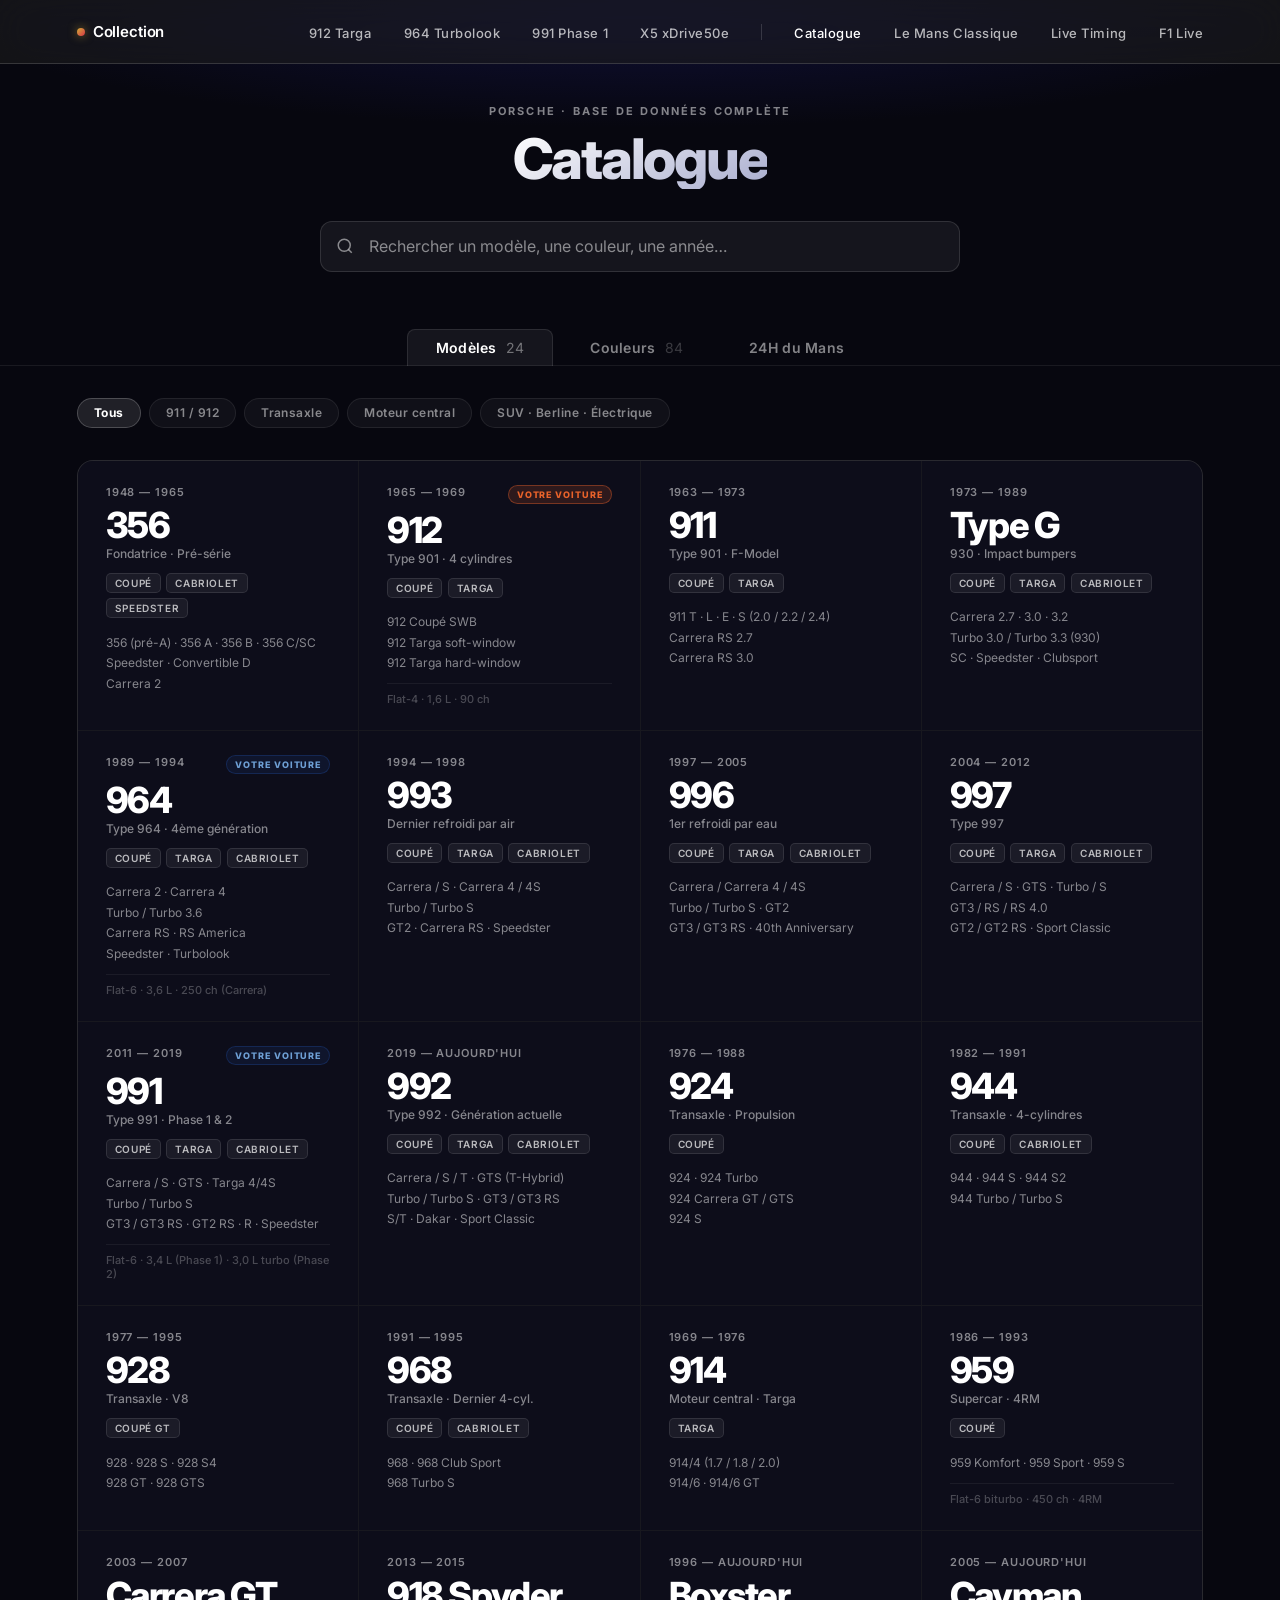
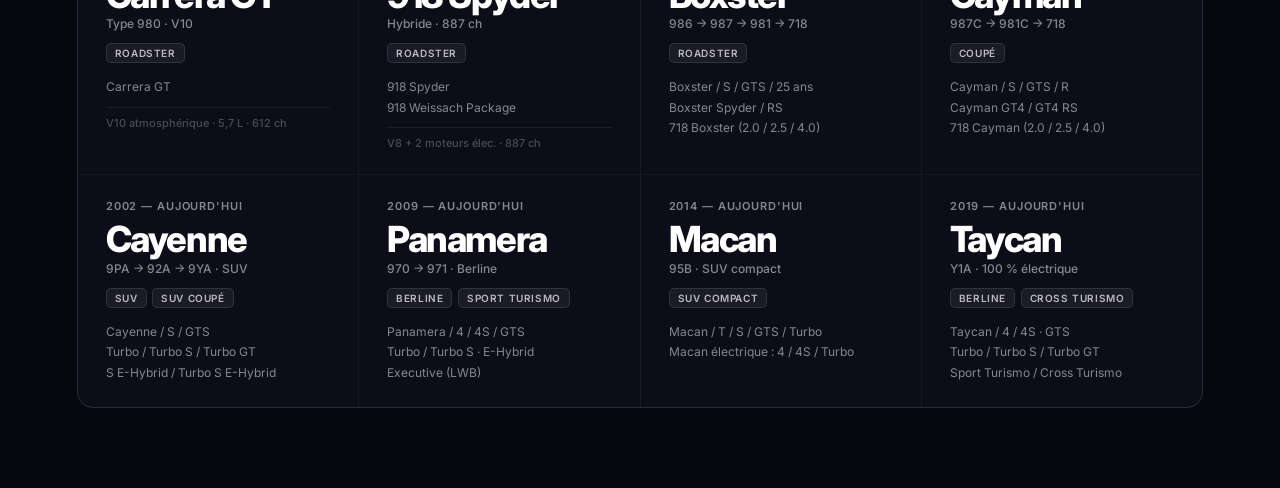
==== commit 4f72747b: "Add F1 Live page using the OpenF1 API - New f1-live.html: session picker, live-ish driver standings " ====
--- a/catalogue.html
+++ b/catalogue.html
@@ -376,6 +376,8 @@
       <li class="nav-sep" aria-hidden="true"></li>
       <li><a href="catalogue.html" style="color:var(--text-primary)">Catalogue</a></li>
       <li><a href="lemans-classique.html">Le Mans Classique</a></li>
+      <li><a href="live-timing.html">Live Timing</a></li>
+      <li><a href="f1-live.html">F1 Live</a></li>
     </ul>
   </nav>
 
--- a/styles/main.css
+++ b/styles/main.css
@@ -1,19 +1,30 @@
 /* ═══════════════════════════════════════════════
-   DESIGN TOKENS — Apple Neo
+   DESIGN TOKENS — Porsche Design System
    ═══════════════════════════════════════════════ */
 :root {
-  /* Backgrounds */
-  --bg-deep:     #050510;
-  --bg-dark:     #08080f;
-  --bg-surface:  #0f0f1a;
-  --bg-elevated: #13131f;
-
-  /* Glass */
-  --glass-bg:        rgba(255, 255, 255, 0.035);
-  --glass-bg-hover:  rgba(255, 255, 255, 0.065);
-  --glass-border:    rgba(255, 255, 255, 0.08);
-  --glass-border-hi: rgba(255, 255, 255, 0.15);
-  --glass-blur:      24px;
+  /* Porsche Primary Colors */
+  --color-black:     #1a1a1a;
+  --color-white:     #ffffff;
+  --color-charcoal:  #4a4a4a;
+
+  /* Porsche Accent Colors */
+  --color-carmine:   #D63447;  /* Red accent */
+  --color-sky-blue:  #87CEEB;  /* Modern / Electric */
+  --color-gold:      #D4AF37;  /* Luxury / Premium */
+  --color-cream:     #F5E6D3;  /* Light elements */
+
+  /* Backgrounds — Porsche palette */
+  --bg-deep:     #1a1a1a;      /* Porsche black */
+  --bg-dark:     #262626;      /* Slightly lighter black */
+  --bg-surface:  #2a2a2a;      /* Surface level */
+  --bg-elevated: #333333;      /* Elevated surfaces */
+
+  /* Glass effect — Refined */
+  --glass-bg:        rgba(255, 255, 255, 0.08);
+  --glass-bg-hover:  rgba(255, 255, 255, 0.12);
+  --glass-border:    rgba(255, 255, 255, 0.15);
+  --glass-border-hi: rgba(255, 255, 255, 0.20);
+  --glass-blur:      20px;
 
   /* Spacing scale (8pt rhythm) */
   --space-1: 4px;
@@ -28,9 +39,9 @@
 
   /* Typography */
   --font-sans:     'Inter', -apple-system, BlinkMacSystemFont, 'Helvetica Neue', sans-serif;
-  --text-primary:  #f5f5f7;
-  --text-secondary: rgba(245, 245, 247, 0.60);
-  --text-muted:    rgba(245, 245, 247, 0.42);  /* ≥3:1 contrast on bg-deep */
+  --text-primary:  #ffffff;
+  --text-secondary: rgba(255, 255, 255, 0.70);
+  --text-muted:    rgba(255, 255, 255, 0.50);
 
   /* Easing */
   --ease-spring:    cubic-bezier(0.34, 1.56, 0.64, 1);
@@ -85,7 +96,7 @@
   align-items: center;
   justify-content: space-between;
   padding: 0 var(--section-pad-x);
-  background: rgba(5, 5, 16, 0.72);
+  background: rgba(26, 26, 26, 0.72);
   backdrop-filter: blur(var(--glass-blur)) saturate(180%);
   -webkit-backdrop-filter: blur(var(--glass-blur)) saturate(180%);
   border-bottom: 1px solid var(--glass-border);
@@ -107,8 +118,8 @@
   width: 8px;
   height: 8px;
   border-radius: 50%;
-  background: linear-gradient(135deg, #6e8efb, #a777e3);
-  box-shadow: 0 0 10px rgba(110, 142, 251, 0.7);
+  background: linear-gradient(135deg, #D4AF37, #D63447);
+  box-shadow: 0 0 10px rgba(212, 175, 55, 0.6);
   flex-shrink: 0;
 }
 
@@ -168,8 +179,8 @@
   position: relative;
   overflow: hidden;
   background: radial-gradient(ellipse 90% 70% at 50% 40%,
-    #0d0d2b 0%,
-    #080812 45%,
+    #262626 0%,
+    #1f1f1f 45%,
     var(--bg-deep) 100%
   );
 }
@@ -183,15 +194,15 @@
   pointer-events: none;
 }
 
-/* Ambient radial glow */
+/* Ambient radial glow — Porsche gold */
 .hero-bg-glow {
   position: absolute;
   width: 60vmax;
   height: 60vmax;
   border-radius: 50%;
   background: radial-gradient(circle,
-    rgba(110, 142, 251, 0.08) 0%,
-    rgba(167, 119, 227, 0.05) 40%,
+    rgba(212, 175, 55, 0.08) 0%,
+    rgba(214, 52, 71, 0.05) 40%,
     transparent 70%
   );
   pointer-events: none;
@@ -230,9 +241,9 @@
   background: linear-gradient(
     160deg,
     #ffffff 0%,
-    rgba(255,255,255,0.9) 30%,
-    rgba(200,210,255,0.7) 70%,
-    rgba(150,170,255,0.4) 100%
+    rgba(255,255,255,0.95) 30%,
+    rgba(212,175,55,0.8) 70%,
+    rgba(214,52,71,0.6) 100%
   );
   -webkit-background-clip: text;
   -webkit-text-fill-color: transparent;
@@ -260,7 +271,7 @@
   font-size: 3.5rem;
   font-weight: 800;
   letter-spacing: -0.04em;
-  background: linear-gradient(135deg, #6e8efb, #a777e3);
+  background: linear-gradient(135deg, #D4AF37, #D63447);
   -webkit-background-clip: text;
   -webkit-text-fill-color: transparent;
   background-clip: text;
@@ -411,7 +422,7 @@
    FOOTER
    ═══════════════════════════════════════════════ */
 .footer-glass {
-  background: rgba(5, 5, 16, 0.8);
+  background: rgba(26, 26, 26, 0.8);
   backdrop-filter: blur(var(--glass-blur));
   -webkit-backdrop-filter: blur(var(--glass-blur));
   border-top: 1px solid var(--glass-border);
@@ -450,6 +461,28 @@
   background: var(--glass-border-hi);
 }
 
+.footer-links {
+  display: flex;
+  flex-wrap: wrap;
+  gap: 1rem;
+  align-items: center;
+  justify-content: center;
+}
+
+.footer-link {
+  font-size: 0.8125rem;
+  font-weight: 500;
+  color: var(--text-secondary);
+  transition: color 0.25s var(--ease-smooth);
+  padding: 0.25rem 0.5rem;
+  border-radius: 4px;
+}
+
+.footer-link:hover {
+  color: var(--text-primary);
+  background: rgba(255, 255, 255, 0.05);
+}
+
 .footer-dots span:nth-child(1) { background: #E8622A; box-shadow: 0 0 8px #E8622A88; }
 .footer-dots span:nth-child(2),
 .footer-dots span:nth-child(3),
@@ -478,7 +511,7 @@
   font-weight: 800;
   letter-spacing: -0.04em;
   line-height: 1.05;
-  background: linear-gradient(160deg, #ffffff 0%, rgba(210,220,255,0.8) 100%);
+  background: linear-gradient(160deg, #ffffff 0%, rgba(245,230,211,0.85) 100%);
   -webkit-background-clip: text;
   -webkit-text-fill-color: transparent;
   background-clip: text;
@@ -760,16 +793,37 @@
   .car-section,
   .car-section--reverse {
     grid-template-columns: 1fr;
-    grid-template-rows: 50vh auto;
-    padding: calc(var(--nav-h) + 1rem) 1.5rem 2.5rem;
-    gap: 1.5rem;
+    grid-template-rows: auto auto;
+    padding: calc(var(--nav-h) + 1rem) 1.5rem 1.5rem;
+    gap: 1rem;
     direction: ltr;
     min-height: auto;
   }
 
   .car-canvas-wrap {
-    height: 50vh;
-    max-height: 380px;
+    height: 35vh;
+    max-height: 280px;
+  }
+}
+
+@media (max-width: 480px) {
+  .car-section,
+  .car-section--reverse {
+    padding: calc(var(--nav-h) + 0.75rem) 1rem 1rem;
+    gap: 0.75rem;
+  }
+
+  .car-canvas-wrap {
+    height: 30vh;
+    max-height: 240px;
+  }
+
+  .car-model {
+    font-size: 1.5rem;
+  }
+
+  .specs-grid {
+    gap: 0.75rem;
   }
 }
 
